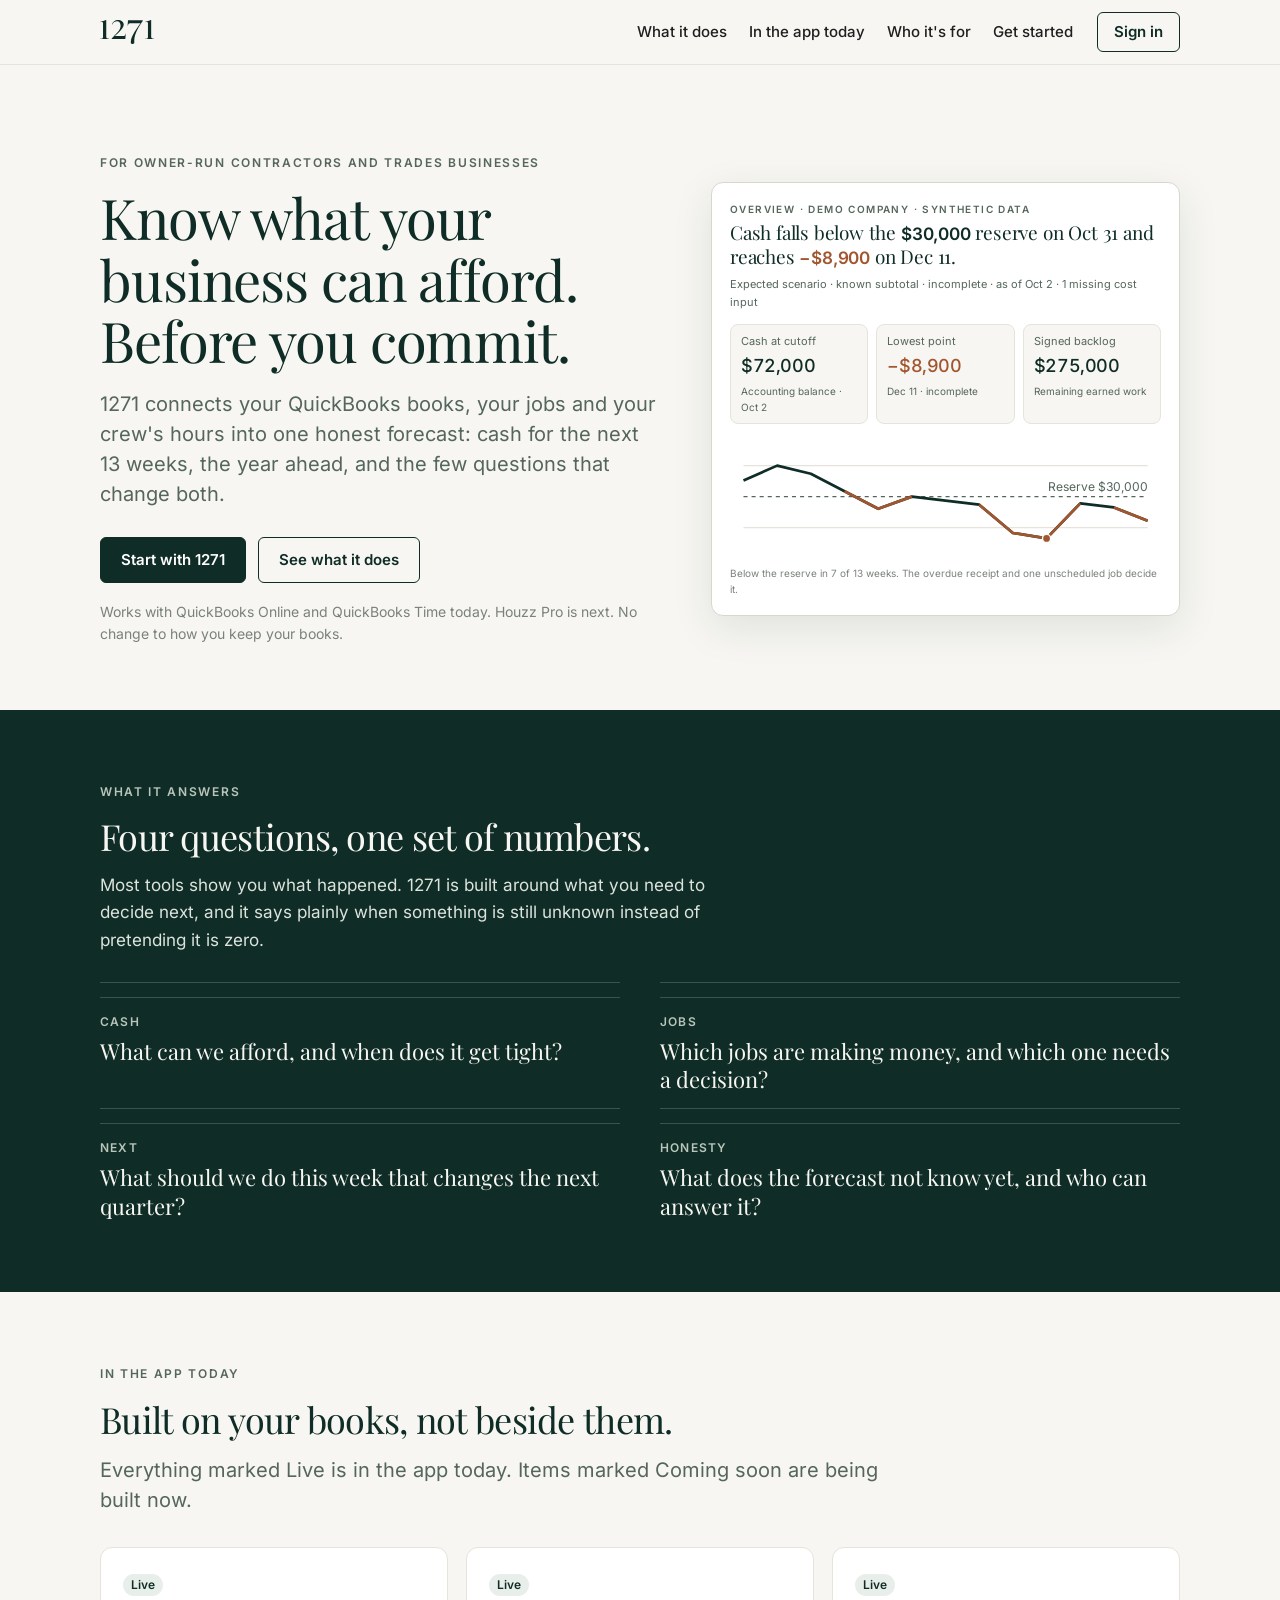
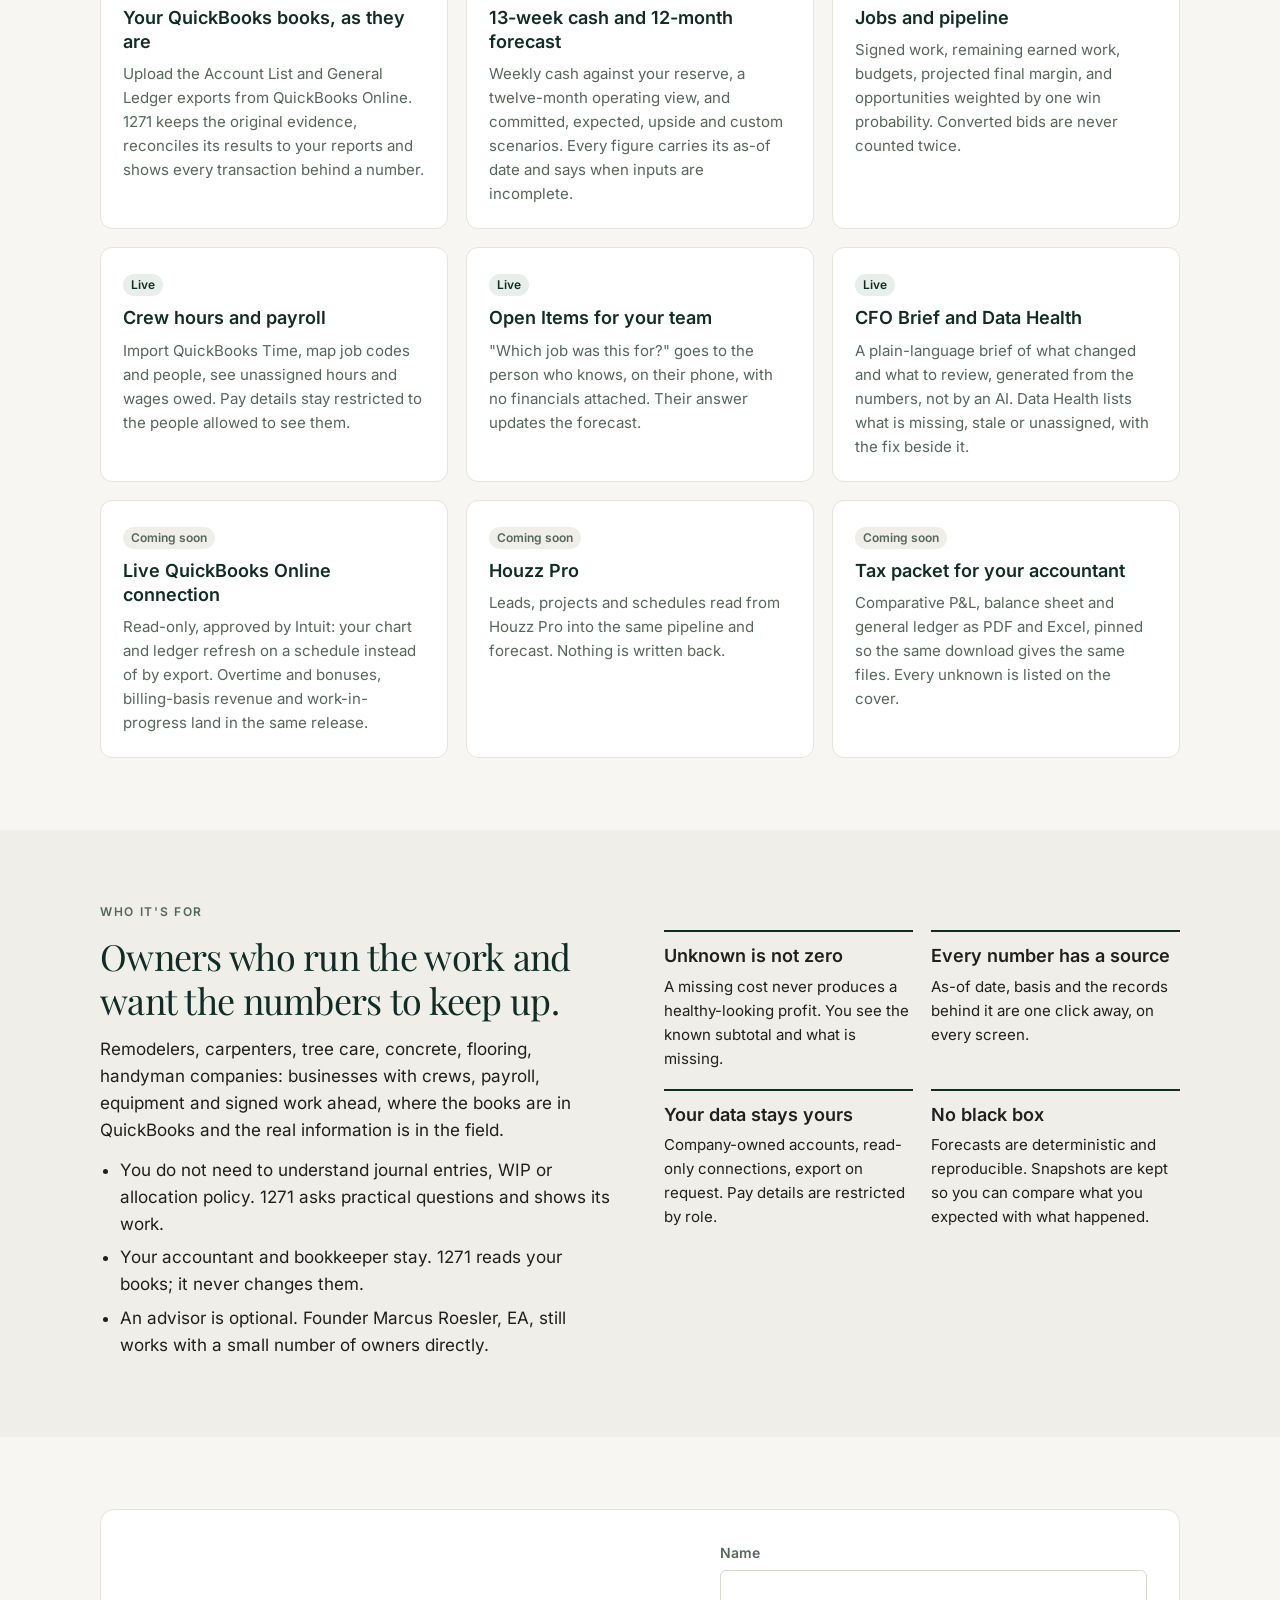
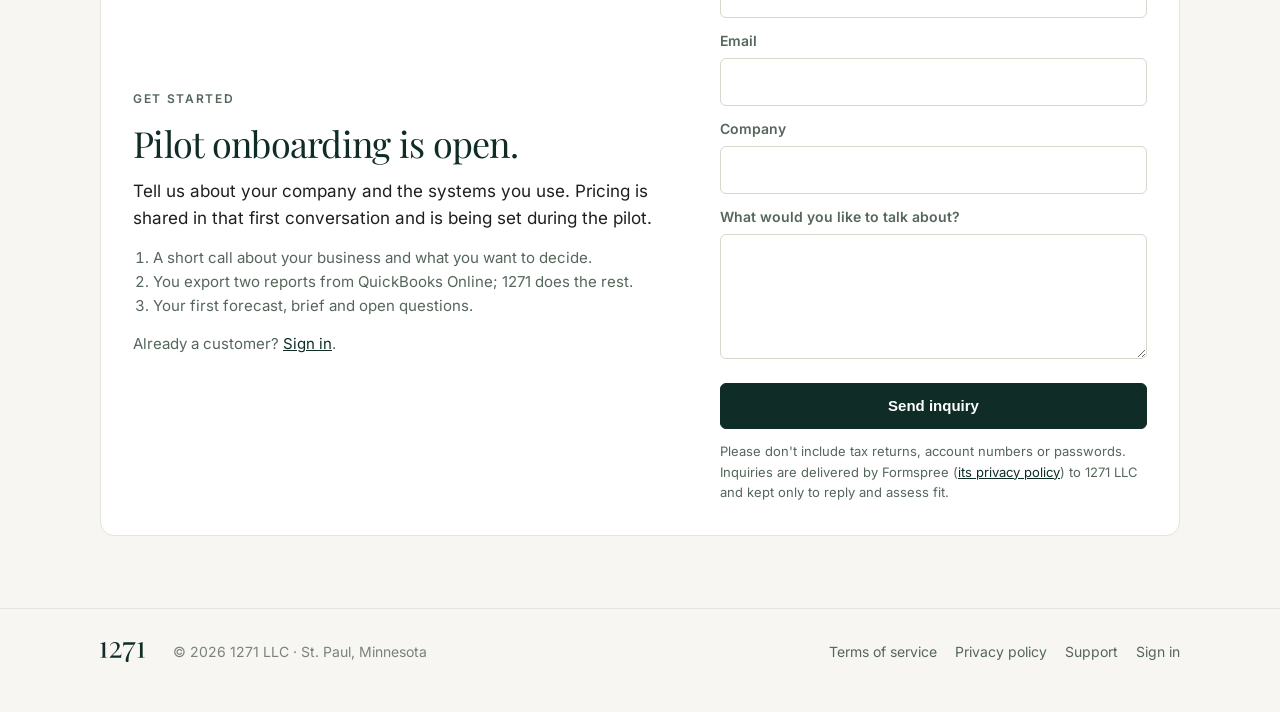
==== index.html @ 5fe1def2 "Site from 1271-CFO-App main c19a966 (site/)" ====
<!doctype html>
<html lang="en">
<head>
<meta charset="utf-8">
<meta name="viewport" content="width=device-width, initial-scale=1">
<title>1271 · Know before you commit.</title>
<meta name="description" content="1271 is a web app for owner-run contractors and trades businesses. It connects your QuickBooks books, your jobs and your crew's hours into one honest forecast: cash for the next 13 weeks, the year ahead, and the questions that change both.">
<link rel="icon" href="assets/favicon.svg" type="image/svg+xml">
<link rel="apple-touch-icon" href="assets/apple-touch-icon.png">
<meta property="og:title" content="1271 · Know before you commit.">
<meta property="og:description" content="Know before you commit. A web app for owner-run contractors and trades businesses: books, jobs and labor in one honest forecast.">
<meta property="og:image" content="https://twelveseventyone.com/assets/og-image.png">
<meta property="og:url" content="https://twelveseventyone.com/">
<meta property="og:type" content="website">
<link rel="stylesheet" href="style.css">
</head>
<body>
<a class="skip" href="#main">Skip to content</a>
<header class="site">
  <div class="wrap">
    <a class="wordmark" href="/" aria-label="1271 home"><img src="assets/1271-wordmark-evergreen.svg" alt="1271" width="54" height="24"></a>
    <nav aria-label="Site">
      <a href="#what">What it does</a>
      <a href="#today">In the app today</a>
      <a href="#who">Who it's for</a>
      <a href="#start">Get started</a>
    </nav>
    <a class="btn" href="https://app.twelveseventyone.com/">Sign in</a>
  </div>
</header>

<main id="main">
  <section class="hero">
    <div class="wrap grid">
      <div>
        <div class="eyebrow">For owner-run contractors and trades businesses</div>
        <h1>Know what your business can afford. Before you commit.</h1>
        <p class="lede" style="margin-top:18px">1271 connects your QuickBooks books, your jobs and your crew's hours into one honest forecast: cash for the next 13 weeks, the year ahead, and the few questions that change both.</p>
        <div class="actions">
          <a class="btn primary" href="#start">Start with 1271</a>
          <a class="btn" href="#what">See what it does</a>
        </div>
        <p class="note">Works with QuickBooks Online and QuickBooks Time today. Houzz Pro is next. No change to how you keep your books.</p>
      </div>
      <div class="screen" aria-label="An example 1271 screen with synthetic numbers">
        <div class="s-eyebrow">Overview · demo company · synthetic data</div>
        <div class="s-h">Cash falls below the <b>$30,000</b> reserve on Oct 31 and reaches <span class="neg"><b>−$8,900</b></span> on Dec 11.</div>
        <div class="s-q">Expected scenario · known subtotal · incomplete · as of Oct 2 · 1 missing cost input</div>
        <div class="tiles">
          <div class="tile"><div class="l">Cash at cutoff</div><div class="f">$72,000</div><div class="m">Accounting balance · Oct 2</div></div>
          <div class="tile"><div class="l">Lowest point</div><div class="f neg">−$8,900</div><div class="m">Dec 11 · incomplete</div></div>
          <div class="tile"><div class="l">Signed backlog</div><div class="f">$275,000</div><div class="m">Remaining earned work</div></div>
        </div>
        <svg viewBox="0 0 320 90" role="img" aria-label="Weekly closing cash for 13 weeks against a $30,000 reserve"><line x1="10" x2="310" y1="22" y2="22" stroke="#E5E3DB"/><line x1="10" x2="310" y1="68" y2="68" stroke="#E5E3DB"/><line x1="10" x2="310" y1="45" y2="45" stroke="#55665B" stroke-dasharray="3 3"/><polyline fill="none" stroke="#0F2D26" stroke-width="2" stroke-linejoin="round" points="10,33 35,22 60,28 85,41 110,54 135,45 160,48 185,51 210,72 235,76 260,50 285,53 310,63"/><polyline fill="none" stroke="#A2562F" stroke-width="2" points="85,41 110,54 135,45"/><polyline fill="none" stroke="#A2562F" stroke-width="2" points="185,51 210,72 235,76 260,50"/><polyline fill="none" stroke="#A2562F" stroke-width="2" points="285,53 310,63"/><circle cx="235" cy="76" r="3" fill="#A2562F" stroke="#fff"/><text x="310" y="41" text-anchor="end" font-size="9" fill="#55665B" font-family="Inter, sans-serif">Reserve $30,000</text></svg>
        <div class="caption">Below the reserve in 7 of 13 weeks. The overdue receipt and one unscheduled job decide it.</div>
      </div>
    </div>
  </section>

  <section class="band" id="what">
    <div class="wrap">
      <div class="eyebrow">What it answers</div>
      <h2>Four questions, one set of numbers.</h2>
      <p style="margin-top:14px;max-width:60ch">Most tools show you what happened. 1271 is built around what you need to decide next, and it says plainly when something is still unknown instead of pretending it is zero.</p>
      <div class="questions">
        <div><div class="k">Cash</div><p>What can we afford, and when does it get tight?</p></div>
        <div><div class="k">Jobs</div><p>Which jobs are making money, and which one needs a decision?</p></div>
        <div><div class="k">Next</div><p>What should we do this week that changes the next quarter?</p></div>
        <div><div class="k">Honesty</div><p>What does the forecast not know yet, and who can answer it?</p></div>
      </div>
    </div>
  </section>

  <section id="today">
    <div class="wrap">
      <div class="eyebrow">In the app today</div>
      <h2>Built on your books, not beside them.</h2>
      <p class="lede" style="margin-top:14px">Everything marked Live is in the app today. Items marked Coming soon are being built now.</p>
      <div class="cards">
        <div class="card"><span class="tag">Live</span><h3>Your QuickBooks books, as they are</h3><p>Upload the Account List and General Ledger exports from QuickBooks Online. 1271 keeps the original evidence, reconciles its results to your reports and shows every transaction behind a number.</p></div>
        <div class="card"><span class="tag">Live</span><h3>13-week cash and 12-month forecast</h3><p>Weekly cash against your reserve, a twelve-month operating view, and committed, expected, upside and custom scenarios. Every figure carries its as-of date and says when inputs are incomplete.</p></div>
        <div class="card"><span class="tag">Live</span><h3>Jobs and pipeline</h3><p>Signed work, remaining earned work, budgets, projected final margin, and opportunities weighted by one win probability. Converted bids are never counted twice.</p></div>
        <div class="card"><span class="tag">Live</span><h3>Crew hours and payroll</h3><p>Import QuickBooks Time, map job codes and people, see unassigned hours and wages owed. Pay details stay restricted to the people allowed to see them.</p></div>
        <div class="card"><span class="tag">Live</span><h3>Open Items for your team</h3><p>"Which job was this for?" goes to the person who knows, on their phone, with no financials attached. Their answer updates the forecast.</p></div>
        <div class="card"><span class="tag">Live</span><h3>CFO Brief and Data Health</h3><p>A plain-language brief of what changed and what to review, generated from the numbers, not by an AI. Data Health lists what is missing, stale or unassigned, with the fix beside it.</p></div>
        <div class="card"><span class="tag soon">Coming soon</span><h3>Live QuickBooks Online connection</h3><p>Read-only, approved by Intuit: your chart and ledger refresh on a schedule instead of by export. Overtime and bonuses, billing-basis revenue and work-in-progress land in the same release.</p></div>
        <div class="card"><span class="tag soon">Coming soon</span><h3>Houzz Pro</h3><p>Leads, projects and schedules read from Houzz Pro into the same pipeline and forecast. Nothing is written back.</p></div>
        <div class="card"><span class="tag soon">Coming soon</span><h3>Tax packet for your accountant</h3><p>Comparative P&amp;L, balance sheet and general ledger as PDF and Excel, pinned so the same download gives the same files. Every unknown is listed on the cover.</p></div>
      </div>
    </div>
  </section>

  <section class="band stone" id="who">
    <div class="wrap two">
      <div>
        <div class="eyebrow">Who it's for</div>
        <h2>Owners who run the work and want the numbers to keep up.</h2>
        <p style="margin-top:14px">Remodelers, carpenters, tree care, concrete, flooring, handyman companies: businesses with crews, payroll, equipment and signed work ahead, where the books are in QuickBooks and the real information is in the field.</p>
        <ul>
          <li>You do not need to understand journal entries, WIP or allocation policy. 1271 asks practical questions and shows its work.</li>
          <li>Your accountant and bookkeeper stay. 1271 reads your books; it never changes them.</li>
          <li>An advisor is optional. Founder Marcus Roesler, EA, still works with a small number of owners directly.</li>
        </ul>
      </div>
      <div>
        <div class="rules">
          <div><h3>Unknown is not zero</h3><p>A missing cost never produces a healthy-looking profit. You see the known subtotal and what is missing.</p></div>
          <div><h3>Every number has a source</h3><p>As-of date, basis and the records behind it are one click away, on every screen.</p></div>
          <div><h3>Your data stays yours</h3><p>Company-owned accounts, read-only connections, export on request. Pay details are restricted by role.</p></div>
          <div><h3>No black box</h3><p>Forecasts are deterministic and reproducible. Snapshots are kept so you can compare what you expected with what happened.</p></div>
        </div>
      </div>
    </div>
  </section>

  <section id="start">
    <div class="wrap">
      <div class="start">
        <div>
          <div class="eyebrow">Get started</div>
          <h2>Pilot onboarding is open.</h2>
          <p style="margin-top:12px">Tell us about your company and the systems you use. Pricing is shared in that first conversation and is being set during the pilot.</p>
          <ol class="steps">
            <li>A short call about your business and what you want to decide.</li>
            <li>You export two reports from QuickBooks Online; 1271 does the rest.</li>
            <li>Your first forecast, brief and open questions.</li>
          </ol>
          <p class="muted" style="margin-top:14px">Already a customer? <a href="https://app.twelveseventyone.com/">Sign in</a>.</p>
        </div>
        <form class="contact" action="https://formspree.io/f/maeyapzl" method="post" accept-charset="utf-8">
          <label for="f-name">Name</label>
          <input id="f-name" name="name" type="text" autocomplete="name" required>
          <label for="f-email">Email</label>
          <input id="f-email" name="email" type="email" autocomplete="email" required>
          <label for="f-company">Company</label>
          <input id="f-company" name="company" type="text" autocomplete="organization">
          <label for="f-message">What would you like to talk about?</label>
          <textarea id="f-message" name="message" rows="4" required></textarea>
          <input type="hidden" name="_subject" value="1271 website inquiry">
          <div class="hp" aria-hidden="true"><label for="f-gotcha">Leave this field empty</label><input id="f-gotcha" name="_gotcha" type="text" tabindex="-1" autocomplete="off"></div>
          <button class="btn primary" type="submit">Send inquiry</button>
          <p class="muted small">Please don't include tax returns, account numbers or passwords. Inquiries are delivered by Formspree (<a href="https://formspree.io/legal/privacy-policy/">its privacy policy</a>) to 1271 LLC and kept only to reply and assess fit.</p>
        </form>
      </div>
    </div>
  </section>
</main>

<footer class="site">
  <div class="wrap">
    <img src="assets/1271-wordmark-evergreen.svg" alt="1271">
    <span>© 2026 1271 LLC · St. Paul, Minnesota</span>
    <nav aria-label="Legal">
      <a href="https://app.twelveseventyone.com/terms">Terms of service</a>
      <a href="https://app.twelveseventyone.com/privacy">Privacy policy</a>
      <a href="https://app.twelveseventyone.com/support">Support</a>
      <a href="https://app.twelveseventyone.com/">Sign in</a>
    </nav>
  </div>
</footer>
</body>
</html>
---- style.css ----
/* twelveseventyone.com — DESIGN-003 (Lane 7 proposal). Track A identity: Evergreen on Oat,
   Playfair Display for headlines, Inter for everything else, one Clay accent. Local fonts only
   (SIL OFL, licenses in fonts/), no scripts, no trackers. */
@font-face { font-family: "Inter"; font-style: normal; font-weight: 400 600; font-display: swap; src: url("fonts/inter-variable.woff2") format("woff2") }
@font-face { font-family: "Playfair Display"; font-style: normal; font-weight: 400 500; font-display: swap; src: url("fonts/playfair-display-variable.woff2") format("woff2") }

:root {
  --bg: #F7F6F2; --surface: #FFFFFF; --surface-2: #EFEEE8; --line: #E5E3DB; --line-strong: #D9D6CC;
  --ink: #1F1F1F; --ink-2: #55665B; --ink-3: #7A827B; --brand: #0F2D26; --brand-hover: #1B4035; --brand-tint: #E8EEE9;
  --accent: #A2562F;
  --f-display: "Playfair Display", Georgia, "Times New Roman", serif;
  --f-ui: Inter, "Segoe UI", system-ui, -apple-system, Arial, sans-serif;
}
* { box-sizing: border-box }
html { scroll-behavior: smooth }
body { margin: 0; background: var(--bg); color: var(--ink); font-family: var(--f-ui); font-size: 17px; line-height: 1.6; -webkit-font-smoothing: antialiased }
a { color: var(--brand) }
a:focus-visible, button:focus-visible { outline: 2px solid var(--brand); outline-offset: 3px }
h1, h2, h3, p { margin: 0 }
h1, h2 { font-family: var(--f-display); font-weight: 400; color: var(--brand); letter-spacing: -.02em; text-wrap: balance }
h1 { font-size: clamp(34px, 5.2vw, 56px); line-height: 1.1 }
h2 { font-size: clamp(26px, 3.4vw, 36px); line-height: 1.2 }
h3 { font-size: 18px; font-weight: 600; line-height: 1.35 }
p { max-width: 62ch }
.wrap { max-width: 1120px; margin: 0 auto; padding-left: max(20px, env(safe-area-inset-left, 0px)); padding-right: max(20px, env(safe-area-inset-right, 0px)) }
.eyebrow { font-size: 12px; letter-spacing: .14em; text-transform: uppercase; font-weight: 600; color: var(--ink-2); margin-bottom: 14px }
.lede { font-size: 20px; color: var(--ink-2); line-height: 1.5 }
.muted { color: var(--ink-2); font-size: 15px }
.skip { position: absolute; left: 16px; top: -60px; background: var(--surface); padding: 8px 12px; border-radius: 6px; z-index: 10 }
.skip:focus { top: 12px }

/* header */
header.site { position: sticky; top: 0; background: rgb(247 246 242 / .92); backdrop-filter: blur(8px); border-bottom: 1px solid var(--line); z-index: 5 }
header.site .wrap { display: flex; align-items: center; gap: 24px; height: 64px }
header.site .wordmark { display: flex; align-items: center; color: var(--brand); text-decoration: none }
header.site .wordmark img { height: 24px; width: auto; display: block }
header.site nav { display: flex; gap: 22px; margin-left: auto; font-size: 15px; font-weight: 500 }
header.site nav a { text-decoration: none; color: var(--ink) }
header.site nav a:hover { color: var(--brand); text-decoration: underline; text-underline-offset: 4px }
.btn { display: inline-flex; align-items: center; justify-content: center; gap: 8px; min-height: 46px; padding: 0 20px; border-radius: 6px; font-size: 15px; font-weight: 600; text-decoration: none; border: 1px solid var(--brand); color: var(--brand); background: transparent; white-space: nowrap }
.btn:hover { background: var(--brand-tint); text-decoration: none }
.btn.primary { background: var(--brand); color: #fff }
.btn.primary:hover { background: var(--brand-hover) }
header.site .btn { min-height: 40px; padding: 0 16px }

/* sections */
section { padding-block: 72px }
section.tight { padding-block: 56px }
.hero { padding-block: 88px 64px }
.hero .grid { display: grid; grid-template-columns: 1.2fr 1fr; gap: 48px; align-items: center }
.hero .actions { display: flex; gap: 12px; flex-wrap: wrap; margin-top: 28px }
.hero .note { margin-top: 18px; font-size: 14px; color: var(--ink-3) }
.band { background: var(--brand); color: #DCE3DC }
.band h2, .band .eyebrow { color: #F7F6F2 }
.band .eyebrow { color: #B9C5BB }
.band p { color: #DCE3DC }
.band.stone { background: var(--surface-2); color: var(--ink) }
.band.stone h2 { color: var(--brand) } .band.stone p { color: var(--ink) } .band.stone .eyebrow { color: var(--ink-2) }

/* the app slice in the hero: a static, hand-drawn "screen" (no data, synthetic) */
.screen { background: var(--surface); border: 1px solid var(--line-strong); border-radius: 12px; padding: 18px; box-shadow: 0 12px 40px rgb(15 45 38 / .10); font-size: 13px; color: var(--ink) }
.screen .s-eyebrow { font-size: 10px; letter-spacing: .14em; text-transform: uppercase; color: var(--ink-2); font-weight: 600 }
.screen .s-h { font-family: var(--f-display); font-size: 19px; line-height: 1.2; color: var(--brand); margin: 4px 0 8px; letter-spacing: -.01em }
.screen .s-h b { font-family: var(--f-ui); font-weight: 600; font-size: .9em }
.screen .s-h .neg { color: var(--accent) }
.screen .s-q { font-size: 11px; color: var(--ink-2); margin-bottom: 12px }
.screen .tiles { display: grid; grid-template-columns: repeat(3, minmax(0, 1fr)); gap: 8px }
.screen .tile { border: 1px solid var(--line); border-radius: 8px; padding: 8px 10px; background: var(--bg) }
.screen .tile .l { font-size: 11px; color: var(--ink-2) }
.screen .tile .f { font-size: 18px; font-weight: 500; color: var(--brand); font-variant-numeric: tabular-nums; letter-spacing: -.02em; margin: 2px 0 }
.screen .tile .f.neg { color: var(--accent) }
.screen .tile .m { font-size: 10px; color: var(--ink-2) }
.screen svg { width: 100%; height: auto; display: block; margin-top: 12px }
.screen .caption { font-size: 10px; color: var(--ink-3); margin-top: 8px }

/* question list */
.questions { display: grid; grid-template-columns: repeat(2, minmax(0, 1fr)); gap: 14px 40px; margin-top: 28px }
.questions div { border-top: 1px solid rgb(255 255 255 / .18); padding-top: 14px }
.questions .k { font-size: 12px; letter-spacing: .1em; text-transform: uppercase; color: #B9C5BB; font-weight: 600 }
.questions p { font-family: var(--f-display); font-size: 22px; line-height: 1.3; color: #F7F6F2; margin-top: 6px }

/* feature cards */
.cards { display: grid; grid-template-columns: repeat(3, minmax(0, 1fr)); gap: 18px; margin-top: 32px }
.card { background: var(--surface); border: 1px solid var(--line); border-radius: 12px; padding: 22px; min-width: 0 }
.card h3 { color: var(--brand); margin-bottom: 8px }
.card p { font-size: 15px; color: var(--ink-2) }
.card .tag { display: inline-block; font-size: 12px; line-height: 22px; padding: 0 8px; border-radius: 999px; background: var(--brand-tint); color: var(--brand); font-weight: 600; margin-bottom: 10px }
.card .tag.soon { background: var(--surface-2); color: var(--ink-2) }

/* two-column text */
.two { display: grid; grid-template-columns: 1fr 1fr; gap: 48px; align-items: start }
.two ul { margin: 12px 0 0; padding-left: 20px; color: var(--ink) }
.two li { margin-bottom: 6px }
.rules { display: grid; grid-template-columns: repeat(2, minmax(0, 1fr)); gap: 18px; margin-top: 28px }
.rules div { border-top: 2px solid var(--brand); padding-top: 12px }
.rules h3 { margin-bottom: 6px }
.rules p { font-size: 15px; color: var(--ink-2) }

/* start */
.start { background: var(--surface); border: 1px solid var(--line); border-radius: 14px; padding: 32px; display: grid; grid-template-columns: 1.3fr 1fr; gap: 32px; align-items: center }
.start .email { font-size: 20px; font-weight: 600; color: var(--brand); word-break: break-all }
.start .steps { margin: 14px 0 0; padding-left: 20px; color: var(--ink-2); font-size: 15px }

/* contact form (no JavaScript; posts to Formspree) */
.contact label { display: block; font-size: 14px; font-weight: 600; color: var(--ink-2); margin: 12px 0 6px }
.contact label:first-child { margin-top: 0 }
.contact input, .contact textarea { width: 100%; font: inherit; font-size: 16px; min-height: 46px; padding: 10px 12px; border: 1px solid var(--line-strong); border-radius: 6px; background: var(--surface); color: var(--ink) }
.contact textarea { resize: vertical }
.contact .btn { margin-top: 16px; width: 100% }
.contact .hp { position: absolute; left: -10000px; width: 1px; height: 1px; overflow: hidden }
.contact .small { font-size: 13px; margin-top: 12px }
.start { position: relative }

/* footer */
footer.site { border-top: 1px solid var(--line); padding-block: 32px 48px; font-size: 14px; color: var(--ink-3) }
footer.site .wrap { display: flex; flex-wrap: wrap; gap: 12px 28px; align-items: center }
footer.site img { height: 20px; width: auto; display: block }
footer.site nav { display: flex; gap: 18px; flex-wrap: wrap; margin-left: auto }
footer.site a { color: var(--ink-2); text-decoration: none }
footer.site a:hover { text-decoration: underline }

@media (max-width: 860px) {
  body { font-size: 16px }
  header.site .wrap { height: 56px; gap: 12px }
  header.site nav { display: none }
  section { padding-block: 48px }
  .hero { padding-block: 40px 40px }
  .hero .grid, .two, .start { grid-template-columns: 1fr; gap: 28px }
  .questions, .cards, .rules { grid-template-columns: 1fr }
  .screen .tiles { grid-template-columns: repeat(3, minmax(0, 1fr)); gap: 6px }
  .screen .tile .f { font-size: 15px }
  footer.site nav { margin-left: 0 }
}
@media (prefers-reduced-motion: reduce) { html { scroll-behavior: auto } }
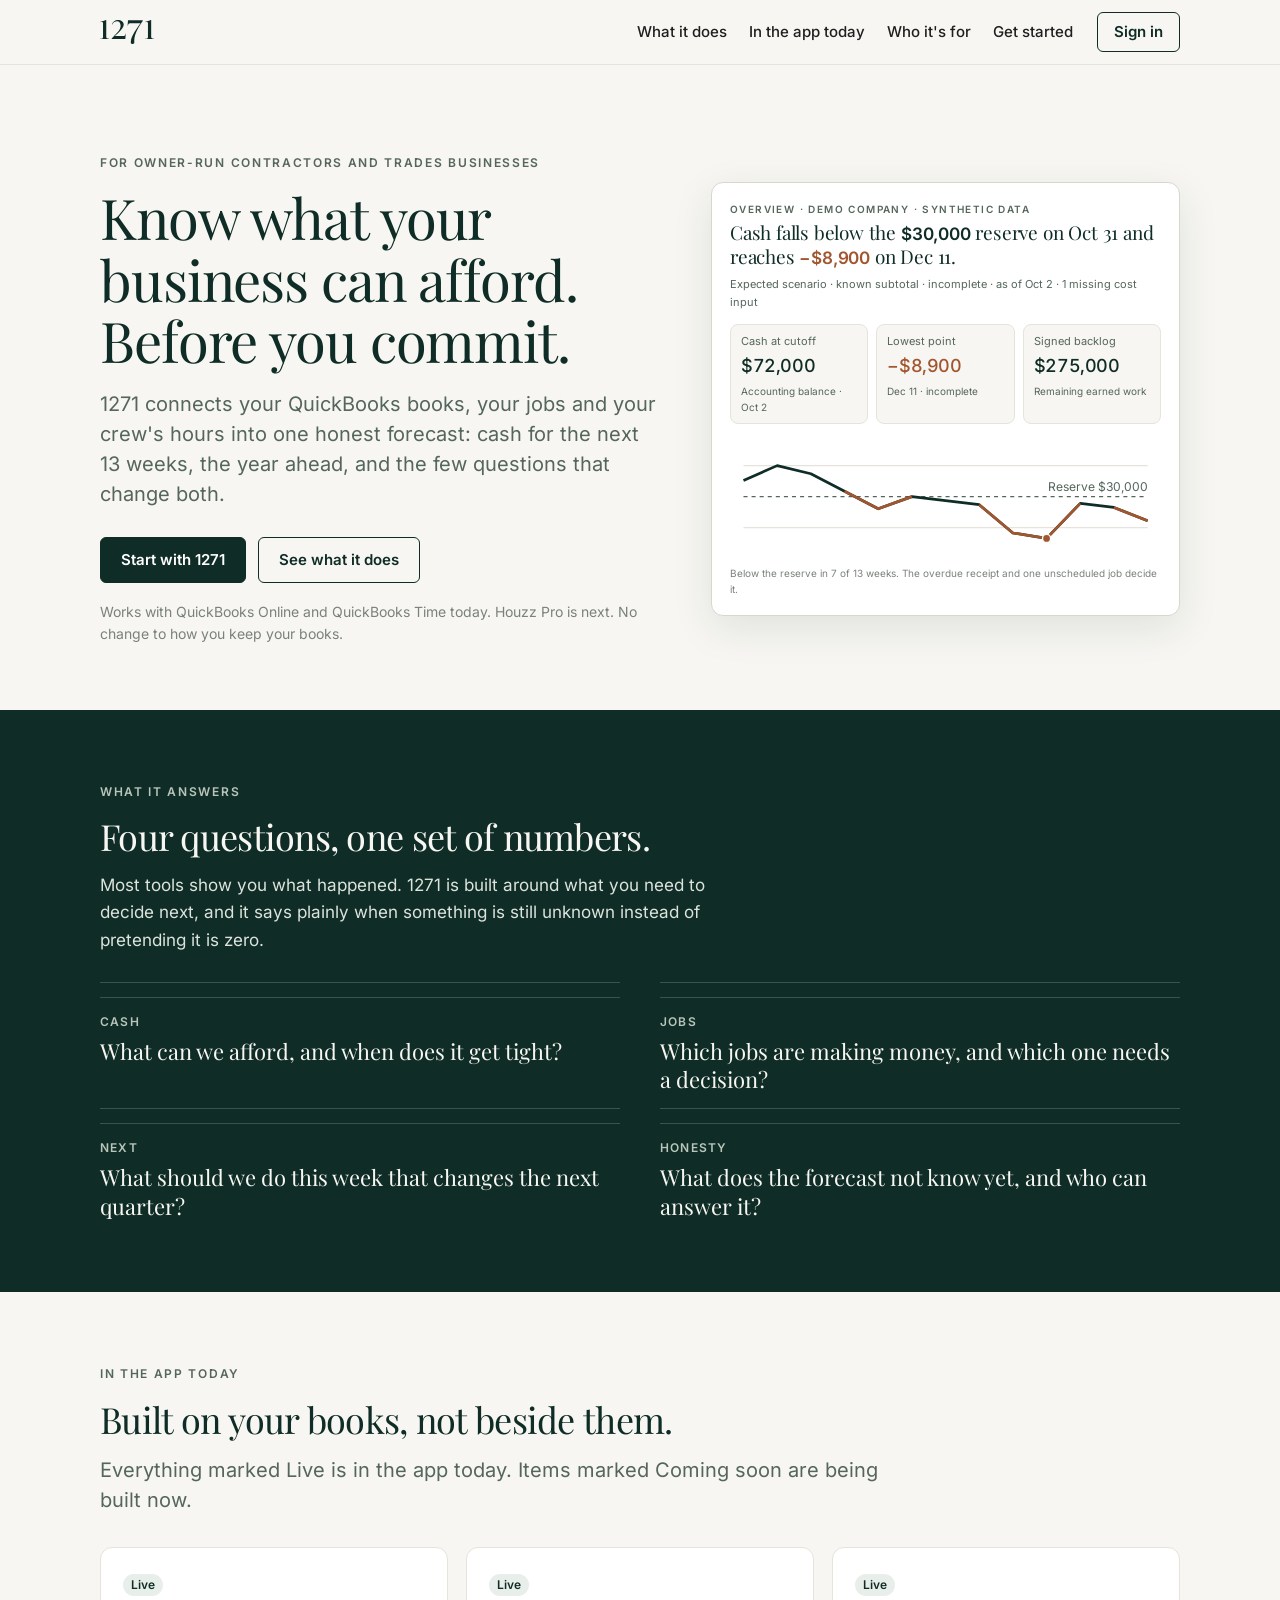
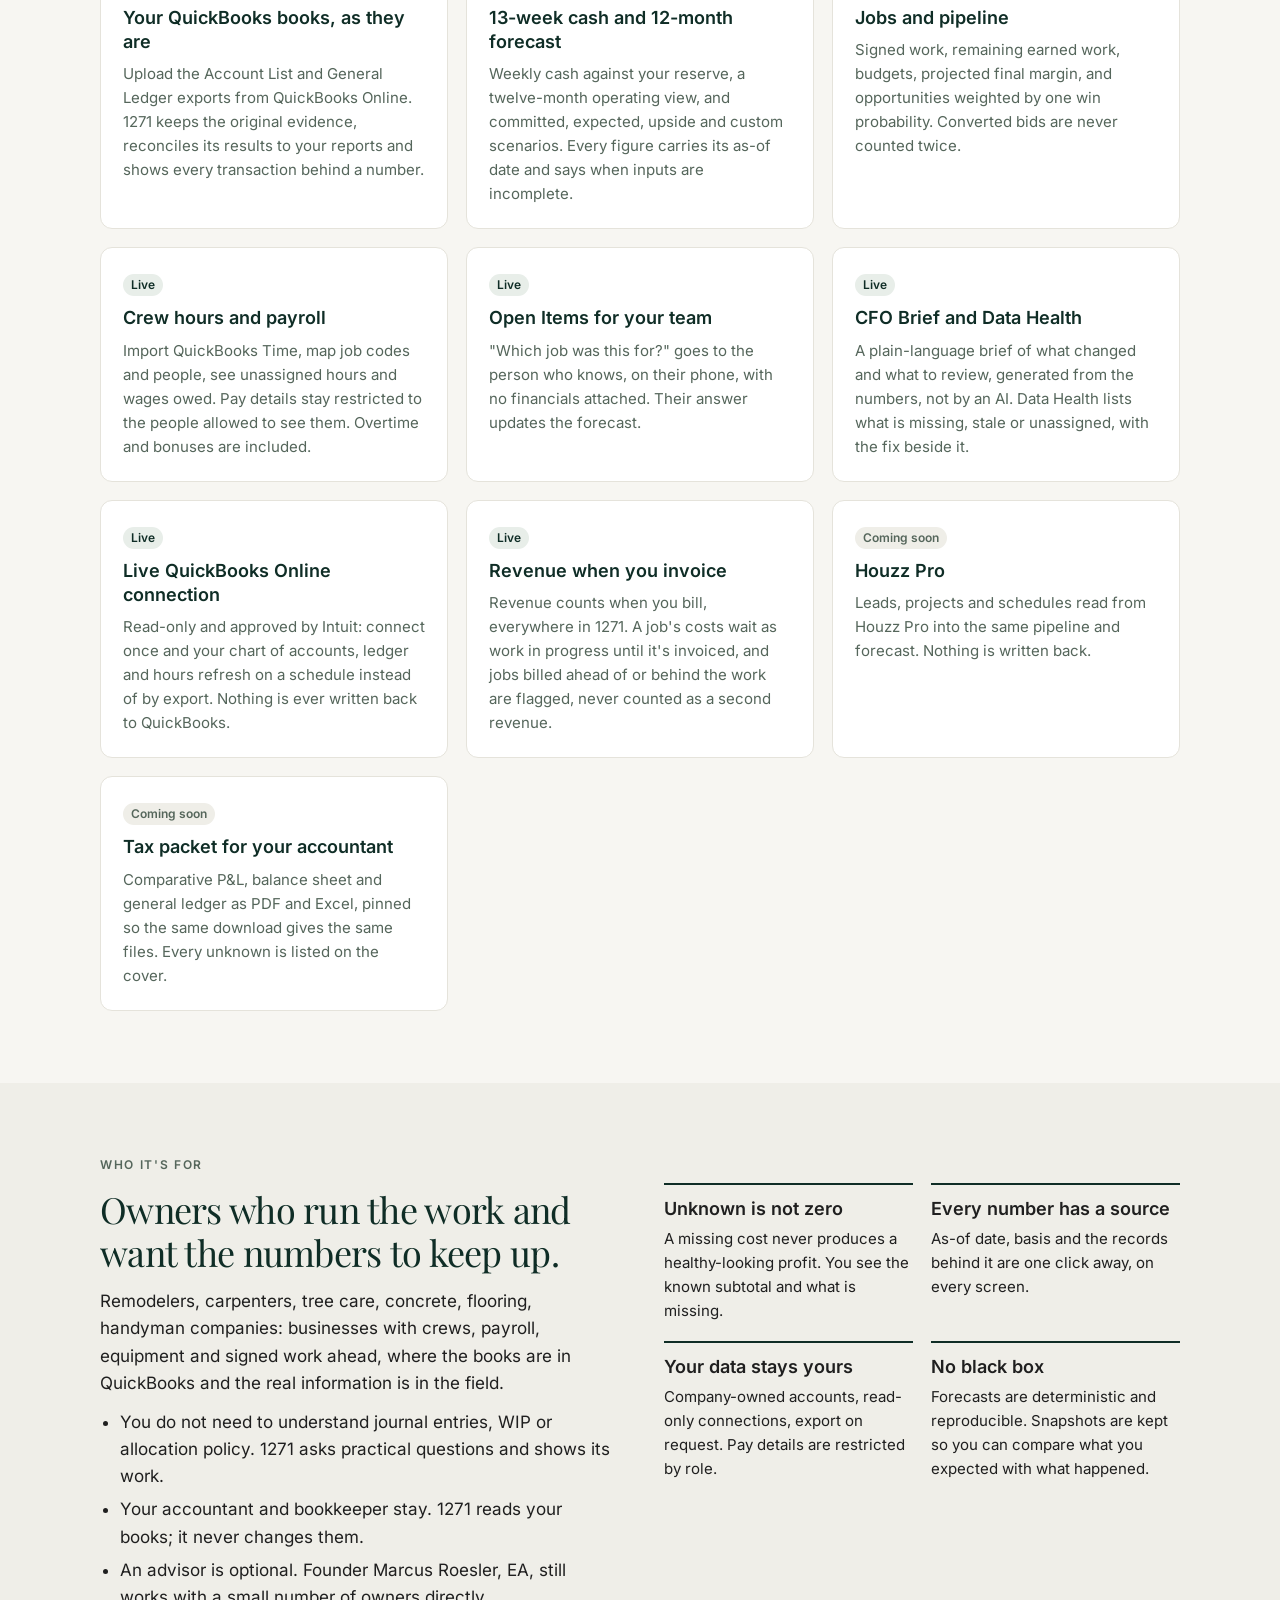
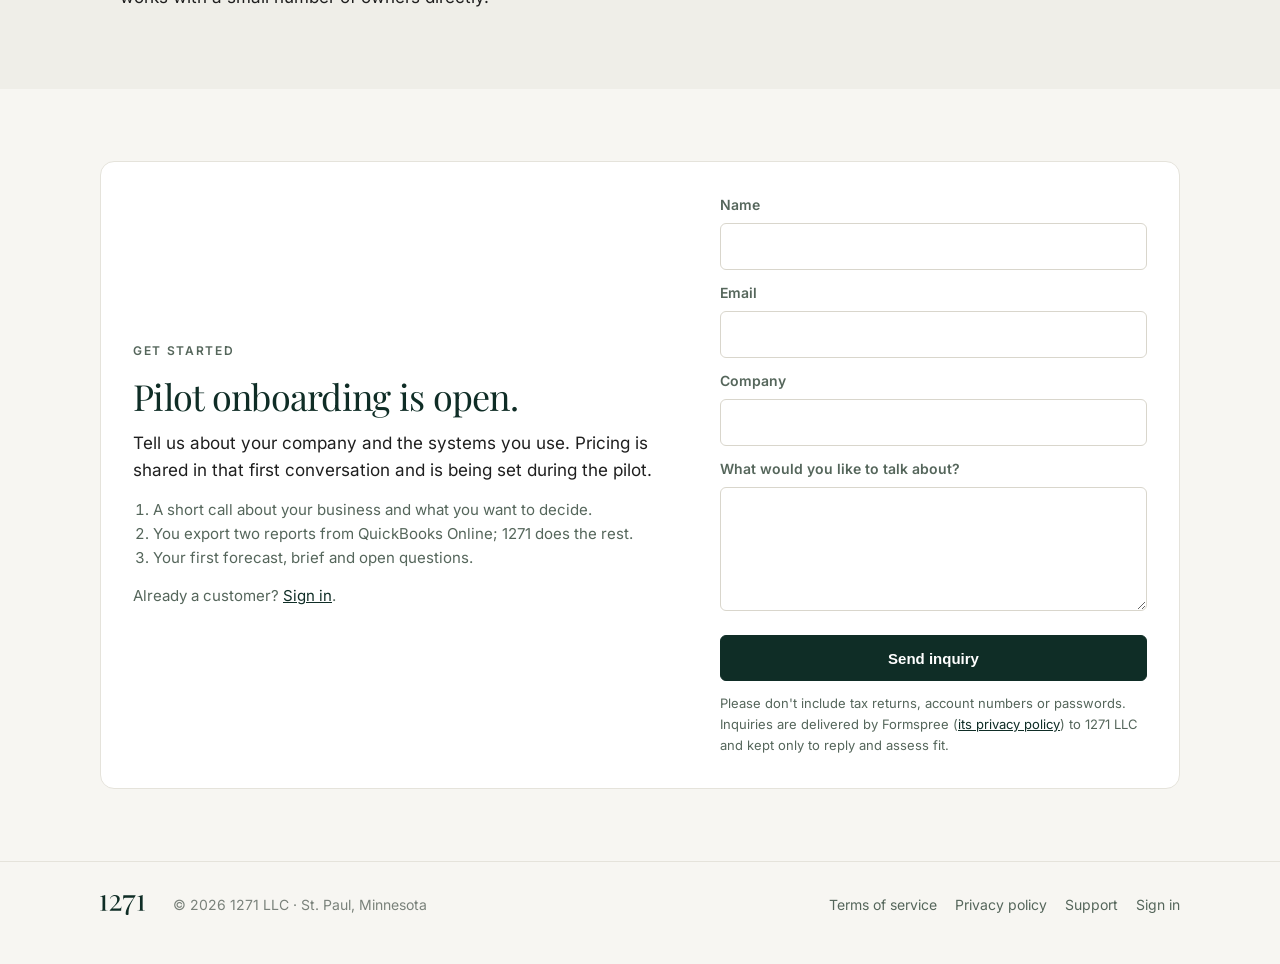
==== commit e271fd23: "Site: C.1/C.2 features are live" ====
--- a/index.html
+++ b/index.html
@@ -80,10 +80,11 @@
         <div class="card"><span class="tag">Live</span><h3>Your QuickBooks books, as they are</h3><p>Upload the Account List and General Ledger exports from QuickBooks Online. 1271 keeps the original evidence, reconciles its results to your reports and shows every transaction behind a number.</p></div>
         <div class="card"><span class="tag">Live</span><h3>13-week cash and 12-month forecast</h3><p>Weekly cash against your reserve, a twelve-month operating view, and committed, expected, upside and custom scenarios. Every figure carries its as-of date and says when inputs are incomplete.</p></div>
         <div class="card"><span class="tag">Live</span><h3>Jobs and pipeline</h3><p>Signed work, remaining earned work, budgets, projected final margin, and opportunities weighted by one win probability. Converted bids are never counted twice.</p></div>
-        <div class="card"><span class="tag">Live</span><h3>Crew hours and payroll</h3><p>Import QuickBooks Time, map job codes and people, see unassigned hours and wages owed. Pay details stay restricted to the people allowed to see them.</p></div>
+        <div class="card"><span class="tag">Live</span><h3>Crew hours and payroll</h3><p>Import QuickBooks Time, map job codes and people, see unassigned hours and wages owed. Pay details stay restricted to the people allowed to see them. Overtime and bonuses are included.</p></div>
         <div class="card"><span class="tag">Live</span><h3>Open Items for your team</h3><p>"Which job was this for?" goes to the person who knows, on their phone, with no financials attached. Their answer updates the forecast.</p></div>
         <div class="card"><span class="tag">Live</span><h3>CFO Brief and Data Health</h3><p>A plain-language brief of what changed and what to review, generated from the numbers, not by an AI. Data Health lists what is missing, stale or unassigned, with the fix beside it.</p></div>
-        <div class="card"><span class="tag soon">Coming soon</span><h3>Live QuickBooks Online connection</h3><p>Read-only, approved by Intuit: your chart and ledger refresh on a schedule instead of by export. Overtime and bonuses, billing-basis revenue and work-in-progress land in the same release.</p></div>
+        <div class="card"><span class="tag">Live</span><h3>Live QuickBooks Online connection</h3><p>Read-only and approved by Intuit: connect once and your chart of accounts, ledger and hours refresh on a schedule instead of by export. Nothing is ever written back to QuickBooks.</p></div>
+        <div class="card"><span class="tag">Live</span><h3>Revenue when you invoice</h3><p>Revenue counts when you bill, everywhere in 1271. A job's costs wait as work in progress until it's invoiced, and jobs billed ahead of or behind the work are flagged, never counted as a second revenue.</p></div>
         <div class="card"><span class="tag soon">Coming soon</span><h3>Houzz Pro</h3><p>Leads, projects and schedules read from Houzz Pro into the same pipeline and forecast. Nothing is written back.</p></div>
         <div class="card"><span class="tag soon">Coming soon</span><h3>Tax packet for your accountant</h3><p>Comparative P&amp;L, balance sheet and general ledger as PDF and Excel, pinned so the same download gives the same files. Every unknown is listed on the cover.</p></div>
       </div>
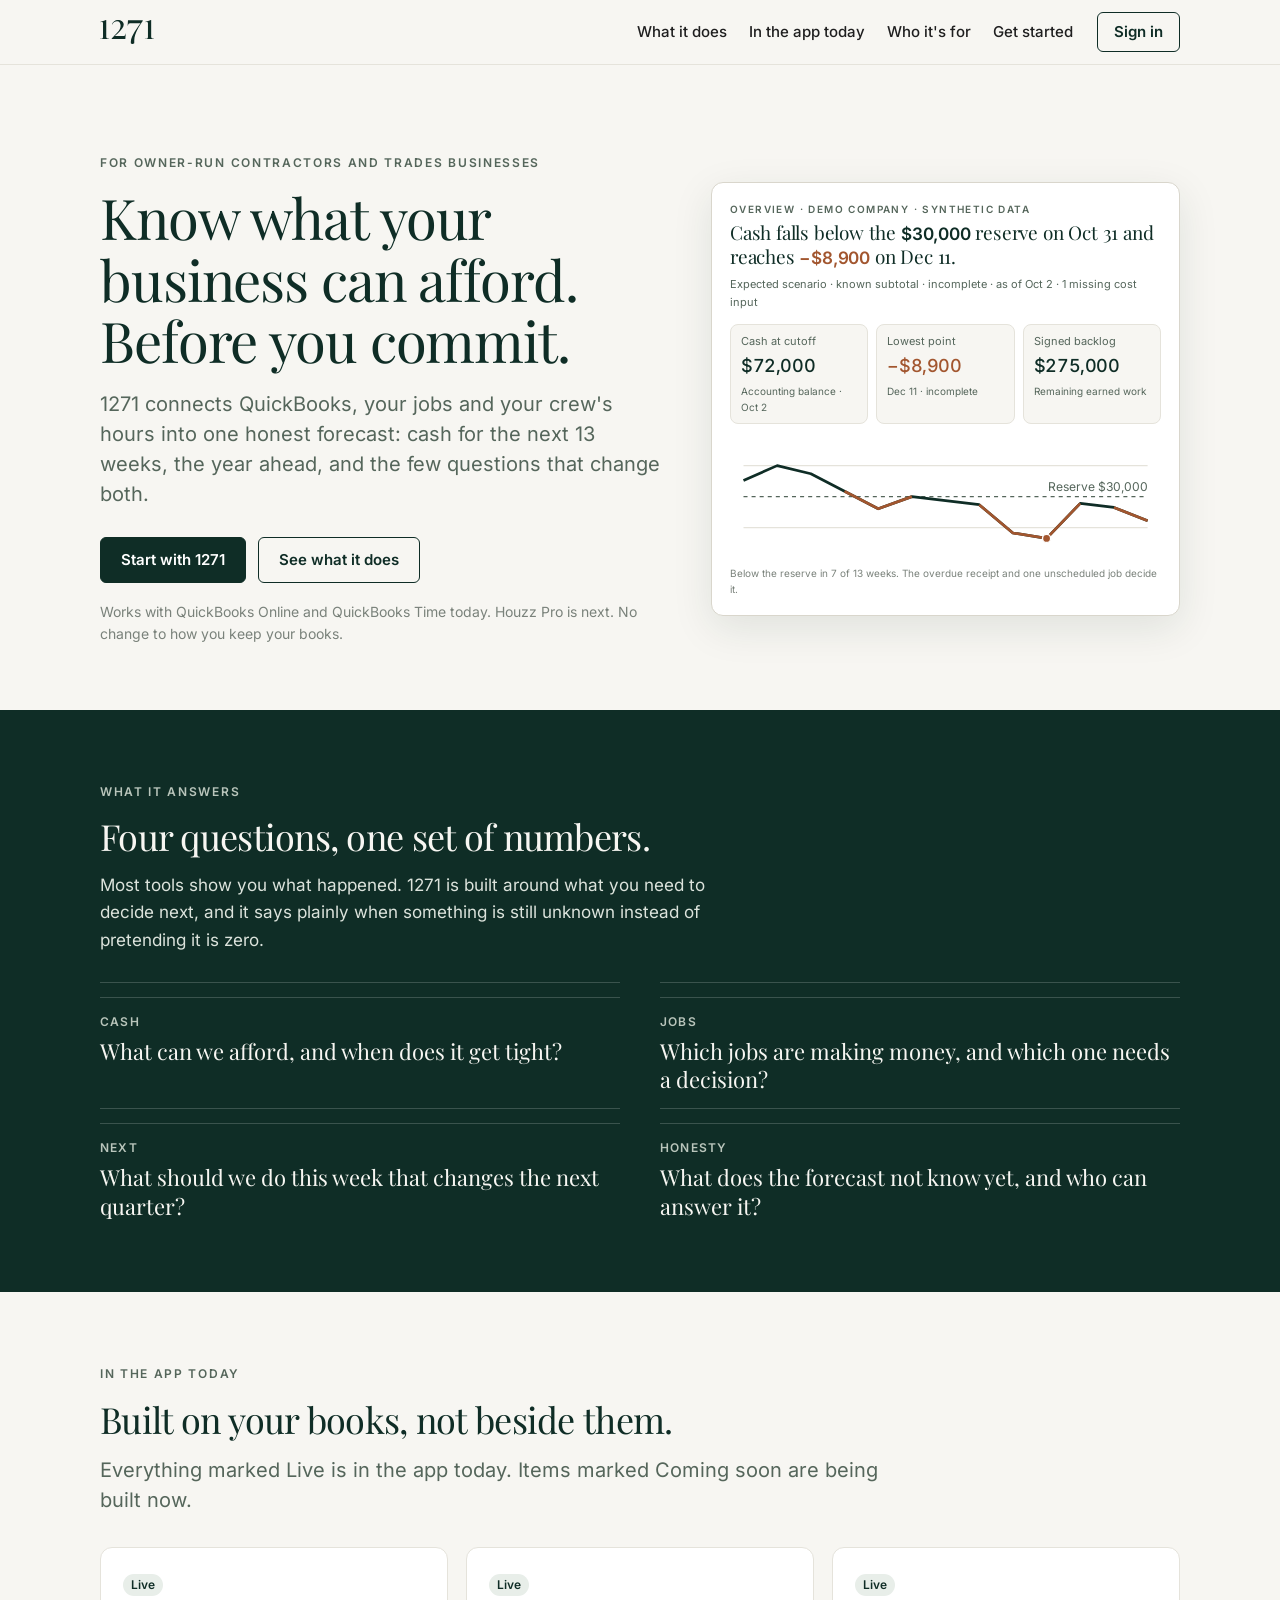
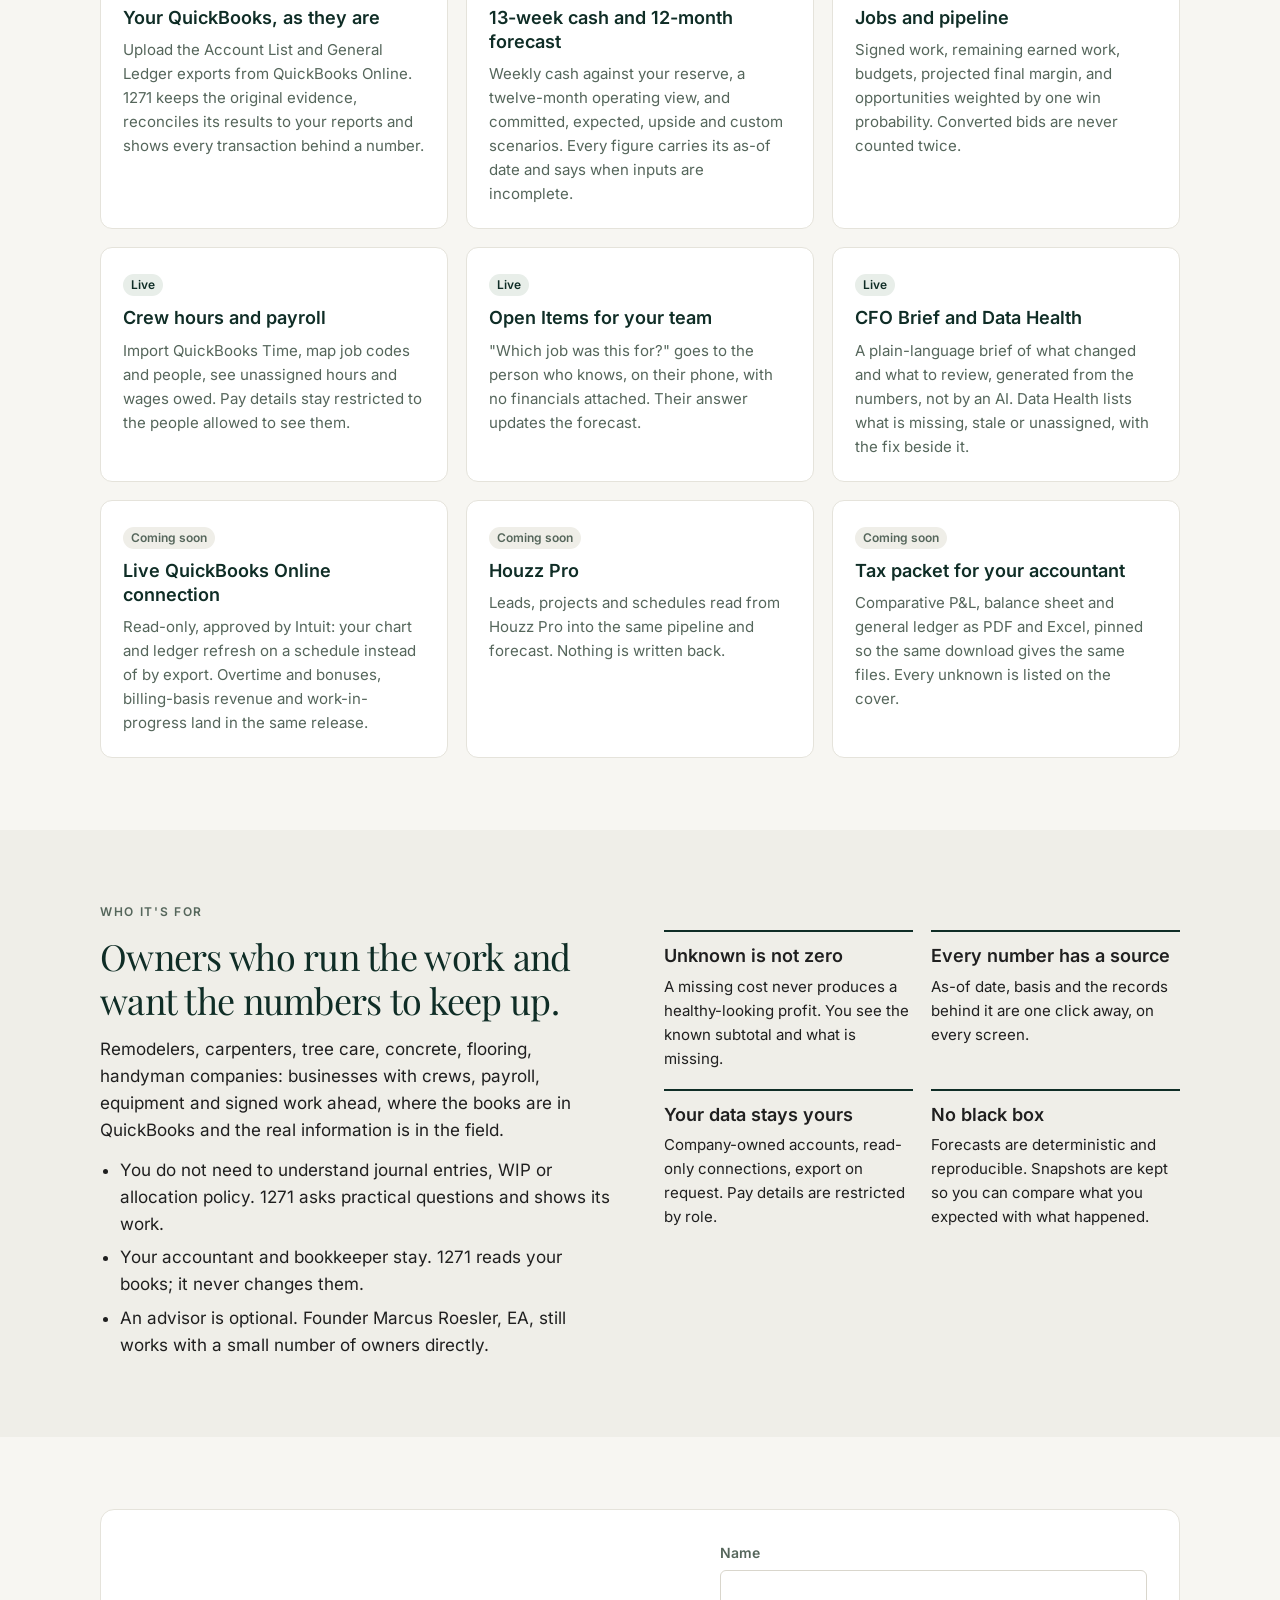
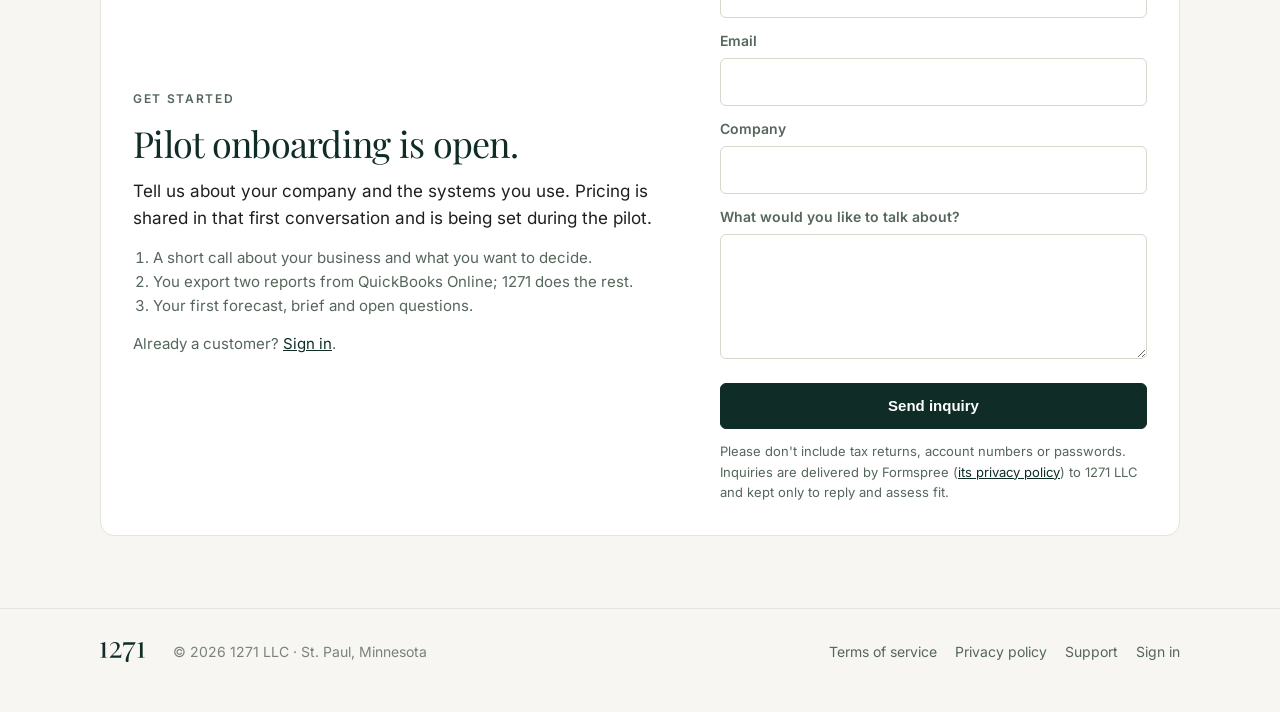
==== commit 92009e87: "Remove redundant QuickBooks books wording" ====
--- a/index.html
+++ b/index.html
@@ -4,7 +4,7 @@
 <meta charset="utf-8">
 <meta name="viewport" content="width=device-width, initial-scale=1">
 <title>1271 · Know before you commit.</title>
-<meta name="description" content="1271 is a web app for owner-run contractors and trades businesses. It connects your QuickBooks books, your jobs and your crew's hours into one honest forecast: cash for the next 13 weeks, the year ahead, and the questions that change both.">
+<meta name="description" content="1271 is a web app for owner-run contractors and trades businesses. It connects QuickBooks, your jobs and your crew's hours into one honest forecast: cash for the next 13 weeks, the year ahead, and the questions that change both.">
 <link rel="icon" href="assets/favicon.svg" type="image/svg+xml">
 <link rel="apple-touch-icon" href="assets/apple-touch-icon.png">
 <meta property="og:title" content="1271 · Know before you commit.">
@@ -35,7 +35,7 @@
       <div>
         <div class="eyebrow">For owner-run contractors and trades businesses</div>
         <h1>Know what your business can afford. Before you commit.</h1>
-        <p class="lede" style="margin-top:18px">1271 connects your QuickBooks books, your jobs and your crew's hours into one honest forecast: cash for the next 13 weeks, the year ahead, and the few questions that change both.</p>
+        <p class="lede" style="margin-top:18px">1271 connects QuickBooks, your jobs and your crew's hours into one honest forecast: cash for the next 13 weeks, the year ahead, and the few questions that change both.</p>
         <div class="actions">
           <a class="btn primary" href="#start">Start with 1271</a>
           <a class="btn" href="#what">See what it does</a>
@@ -77,14 +77,13 @@
       <h2>Built on your books, not beside them.</h2>
       <p class="lede" style="margin-top:14px">Everything marked Live is in the app today. Items marked Coming soon are being built now.</p>
       <div class="cards">
-        <div class="card"><span class="tag">Live</span><h3>Your QuickBooks books, as they are</h3><p>Upload the Account List and General Ledger exports from QuickBooks Online. 1271 keeps the original evidence, reconciles its results to your reports and shows every transaction behind a number.</p></div>
+        <div class="card"><span class="tag">Live</span><h3>Your QuickBooks, as they are</h3><p>Upload the Account List and General Ledger exports from QuickBooks Online. 1271 keeps the original evidence, reconciles its results to your reports and shows every transaction behind a number.</p></div>
         <div class="card"><span class="tag">Live</span><h3>13-week cash and 12-month forecast</h3><p>Weekly cash against your reserve, a twelve-month operating view, and committed, expected, upside and custom scenarios. Every figure carries its as-of date and says when inputs are incomplete.</p></div>
         <div class="card"><span class="tag">Live</span><h3>Jobs and pipeline</h3><p>Signed work, remaining earned work, budgets, projected final margin, and opportunities weighted by one win probability. Converted bids are never counted twice.</p></div>
-        <div class="card"><span class="tag">Live</span><h3>Crew hours and payroll</h3><p>Import QuickBooks Time, map job codes and people, see unassigned hours and wages owed. Pay details stay restricted to the people allowed to see them. Overtime and bonuses are included.</p></div>
+        <div class="card"><span class="tag">Live</span><h3>Crew hours and payroll</h3><p>Import QuickBooks Time, map job codes and people, see unassigned hours and wages owed. Pay details stay restricted to the people allowed to see them.</p></div>
         <div class="card"><span class="tag">Live</span><h3>Open Items for your team</h3><p>"Which job was this for?" goes to the person who knows, on their phone, with no financials attached. Their answer updates the forecast.</p></div>
         <div class="card"><span class="tag">Live</span><h3>CFO Brief and Data Health</h3><p>A plain-language brief of what changed and what to review, generated from the numbers, not by an AI. Data Health lists what is missing, stale or unassigned, with the fix beside it.</p></div>
-        <div class="card"><span class="tag">Live</span><h3>Live QuickBooks Online connection</h3><p>Read-only and approved by Intuit: connect once and your chart of accounts, ledger and hours refresh on a schedule instead of by export. Nothing is ever written back to QuickBooks.</p></div>
-        <div class="card"><span class="tag">Live</span><h3>Revenue when you invoice</h3><p>Revenue counts when you bill, everywhere in 1271. A job's costs wait as work in progress until it's invoiced, and jobs billed ahead of or behind the work are flagged, never counted as a second revenue.</p></div>
+        <div class="card"><span class="tag soon">Coming soon</span><h3>Live QuickBooks Online connection</h3><p>Read-only, approved by Intuit: your chart and ledger refresh on a schedule instead of by export. Overtime and bonuses, billing-basis revenue and work-in-progress land in the same release.</p></div>
         <div class="card"><span class="tag soon">Coming soon</span><h3>Houzz Pro</h3><p>Leads, projects and schedules read from Houzz Pro into the same pipeline and forecast. Nothing is written back.</p></div>
         <div class="card"><span class="tag soon">Coming soon</span><h3>Tax packet for your accountant</h3><p>Comparative P&amp;L, balance sheet and general ledger as PDF and Excel, pinned so the same download gives the same files. Every unknown is listed on the cover.</p></div>
       </div>
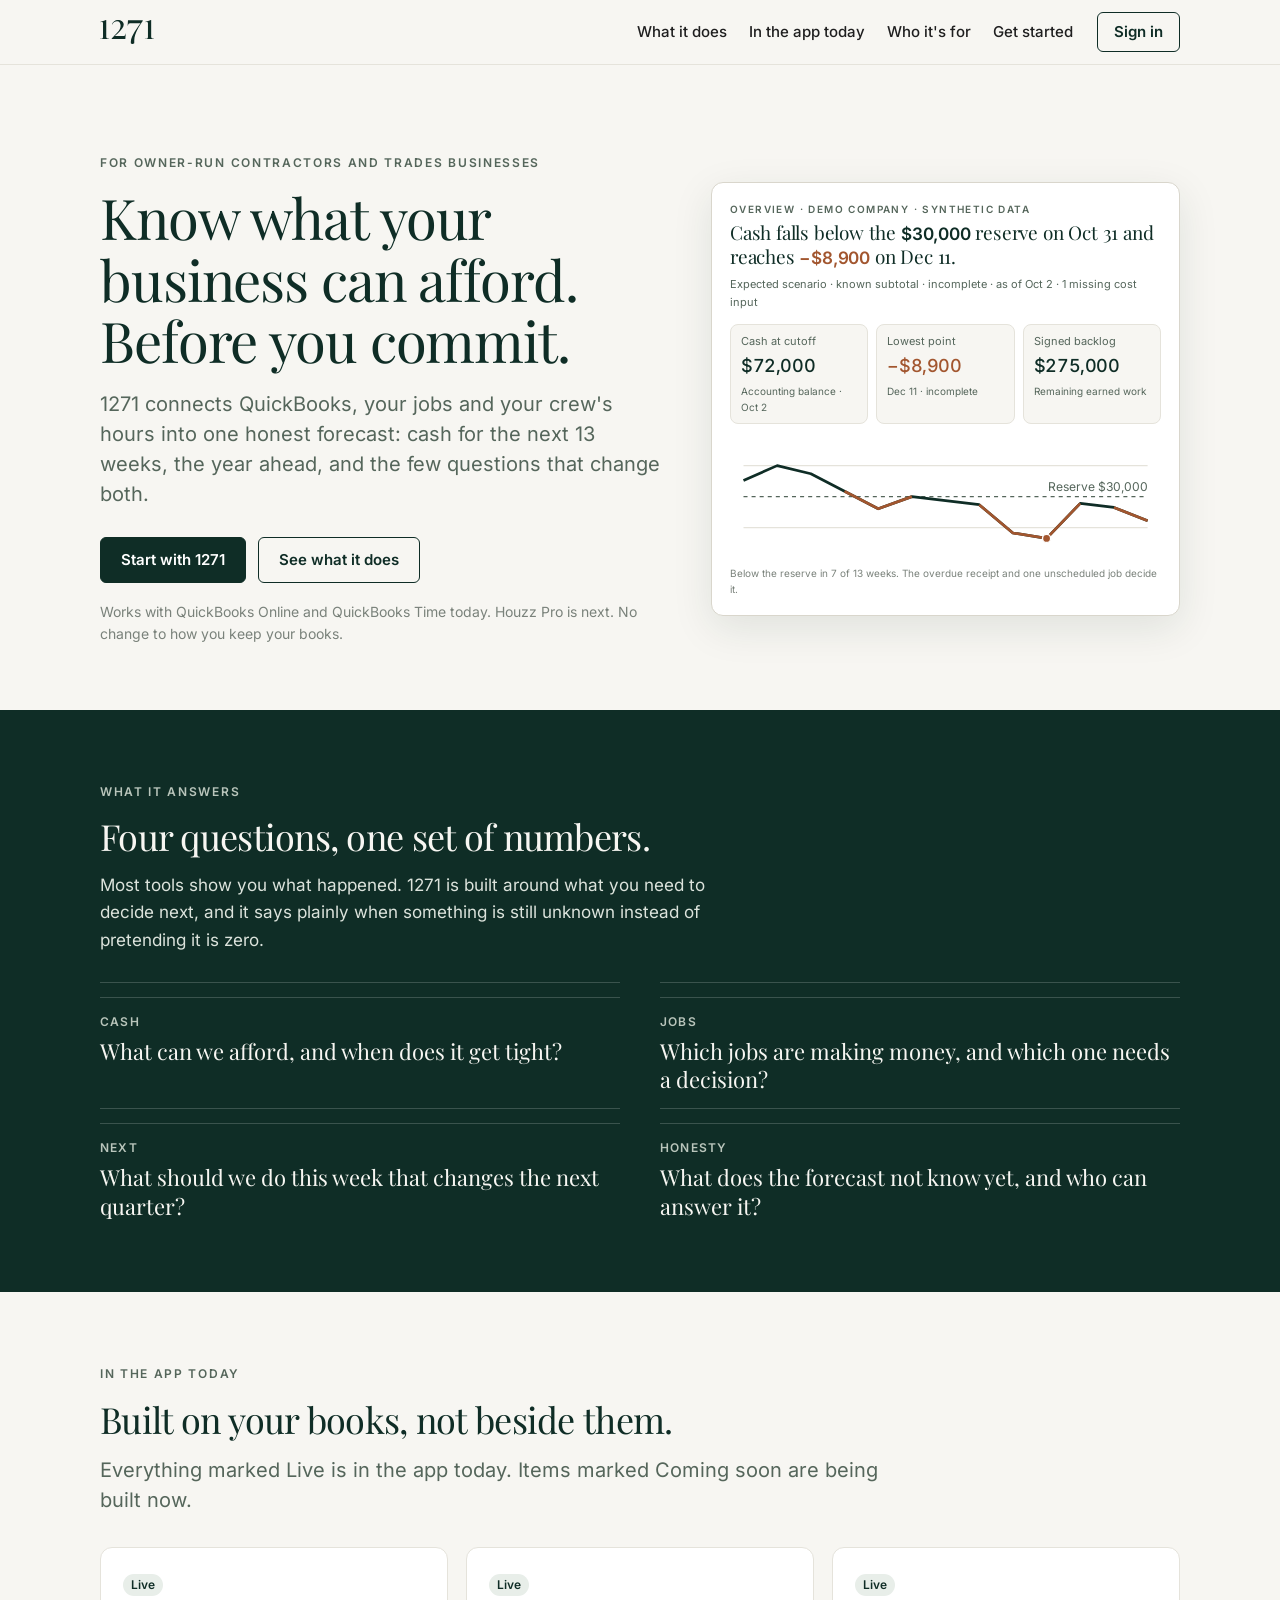
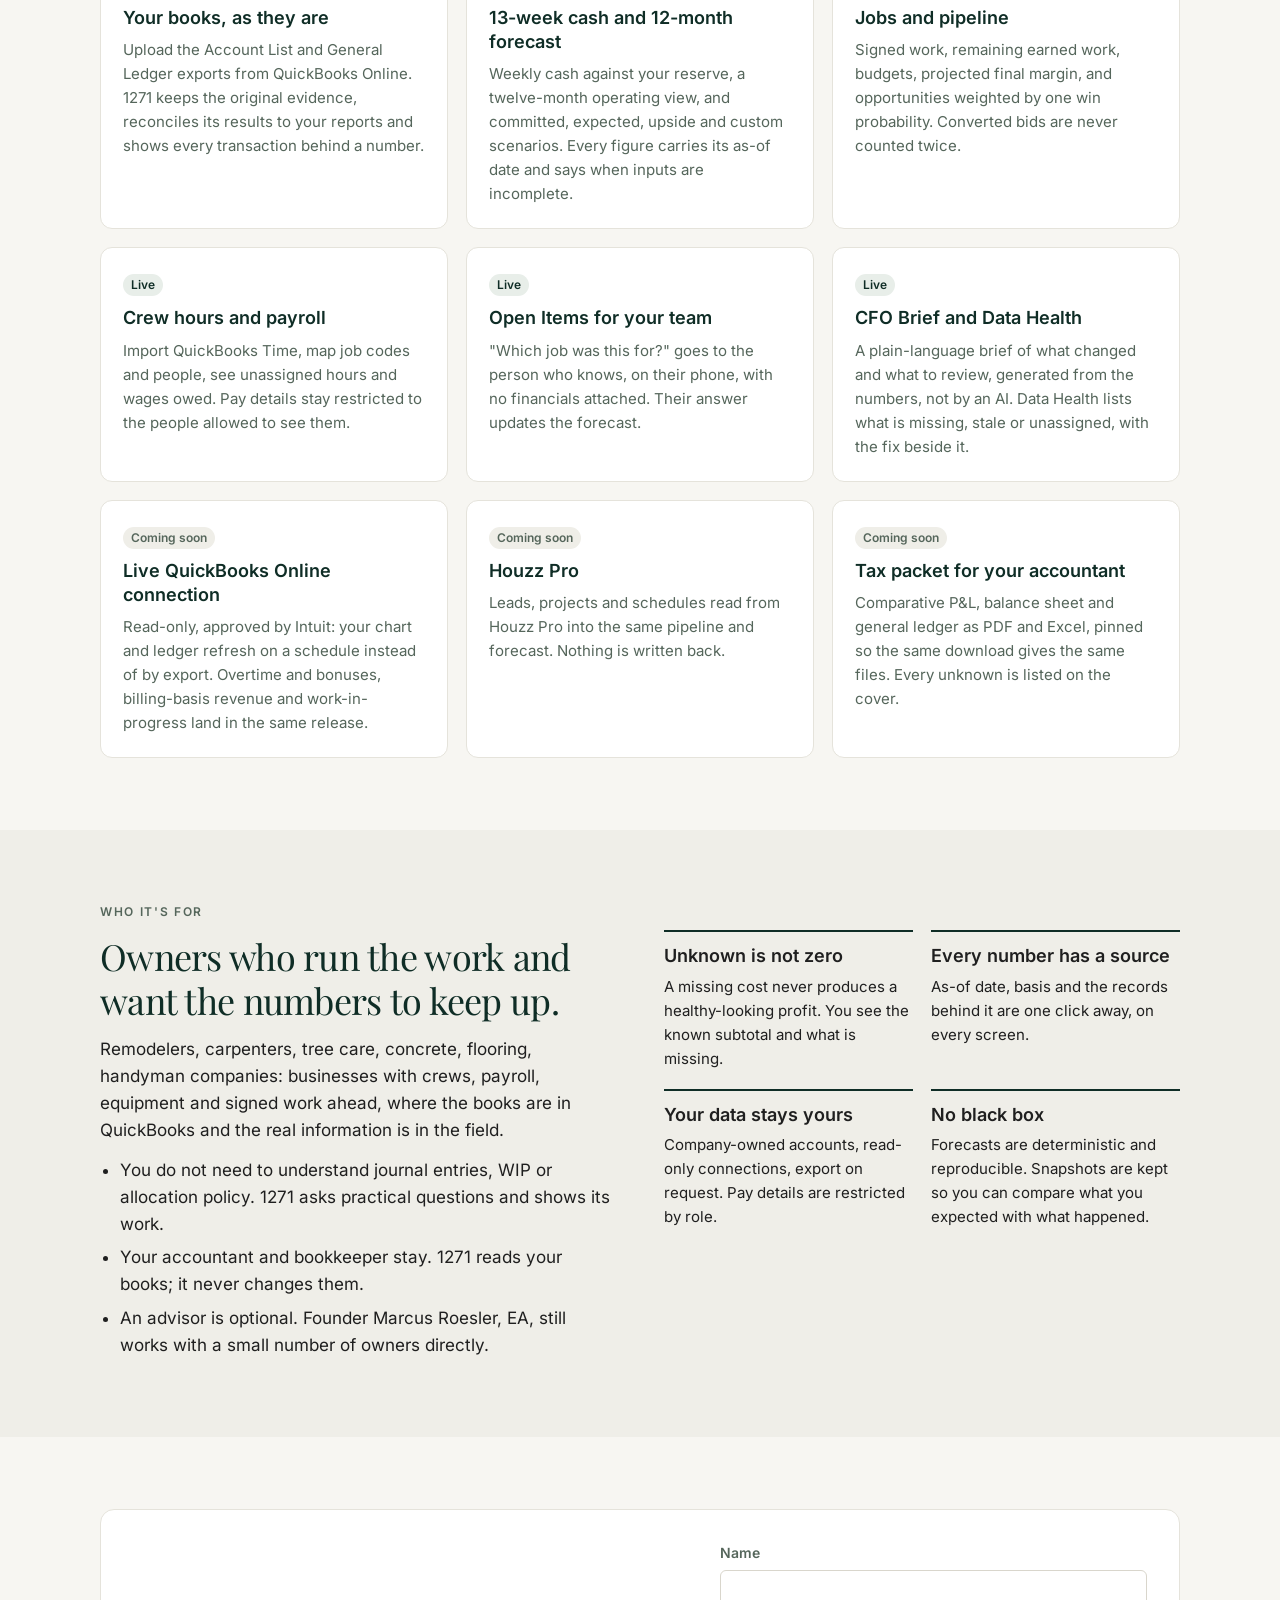
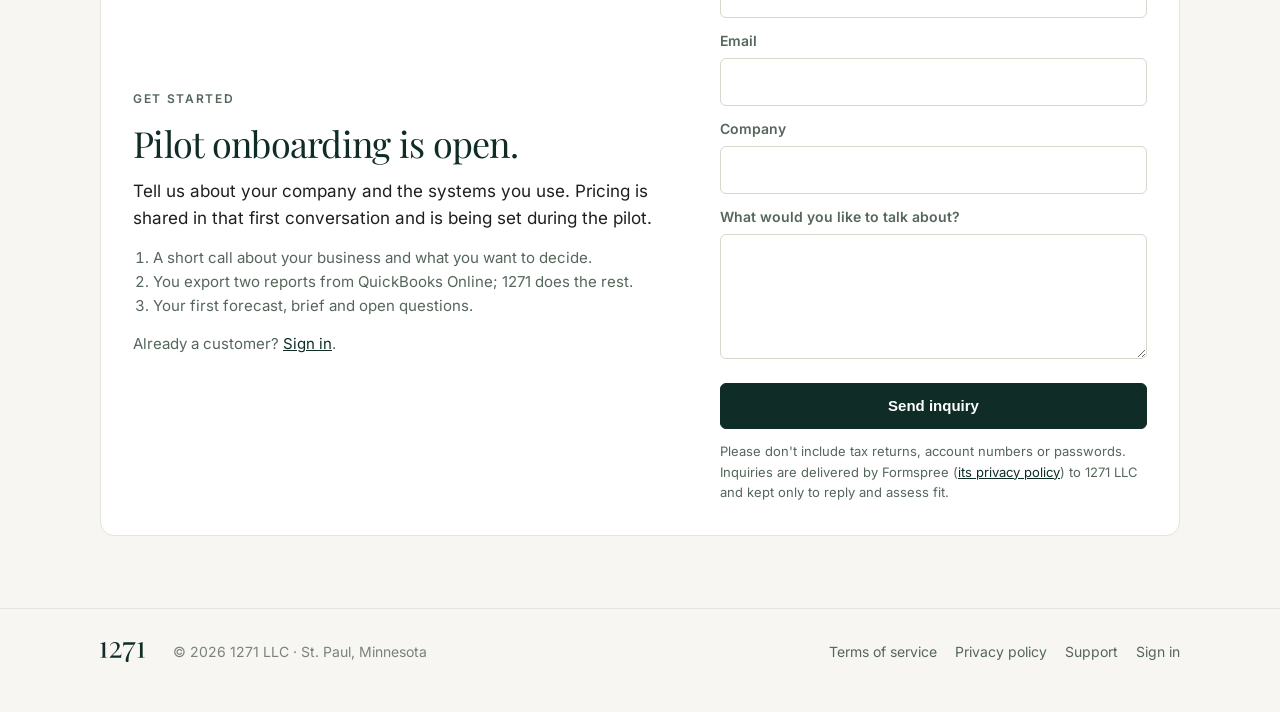
==== commit 3e9af688: "Fix books card heading" ====
--- a/index.html
+++ b/index.html
@@ -77,7 +77,7 @@
       <h2>Built on your books, not beside them.</h2>
       <p class="lede" style="margin-top:14px">Everything marked Live is in the app today. Items marked Coming soon are being built now.</p>
       <div class="cards">
-        <div class="card"><span class="tag">Live</span><h3>Your QuickBooks, as they are</h3><p>Upload the Account List and General Ledger exports from QuickBooks Online. 1271 keeps the original evidence, reconciles its results to your reports and shows every transaction behind a number.</p></div>
+        <div class="card"><span class="tag">Live</span><h3>Your books, as they are</h3><p>Upload the Account List and General Ledger exports from QuickBooks Online. 1271 keeps the original evidence, reconciles its results to your reports and shows every transaction behind a number.</p></div>
         <div class="card"><span class="tag">Live</span><h3>13-week cash and 12-month forecast</h3><p>Weekly cash against your reserve, a twelve-month operating view, and committed, expected, upside and custom scenarios. Every figure carries its as-of date and says when inputs are incomplete.</p></div>
         <div class="card"><span class="tag">Live</span><h3>Jobs and pipeline</h3><p>Signed work, remaining earned work, budgets, projected final margin, and opportunities weighted by one win probability. Converted bids are never counted twice.</p></div>
         <div class="card"><span class="tag">Live</span><h3>Crew hours and payroll</h3><p>Import QuickBooks Time, map job codes and people, see unassigned hours and wages owed. Pay details stay restricted to the people allowed to see them.</p></div>
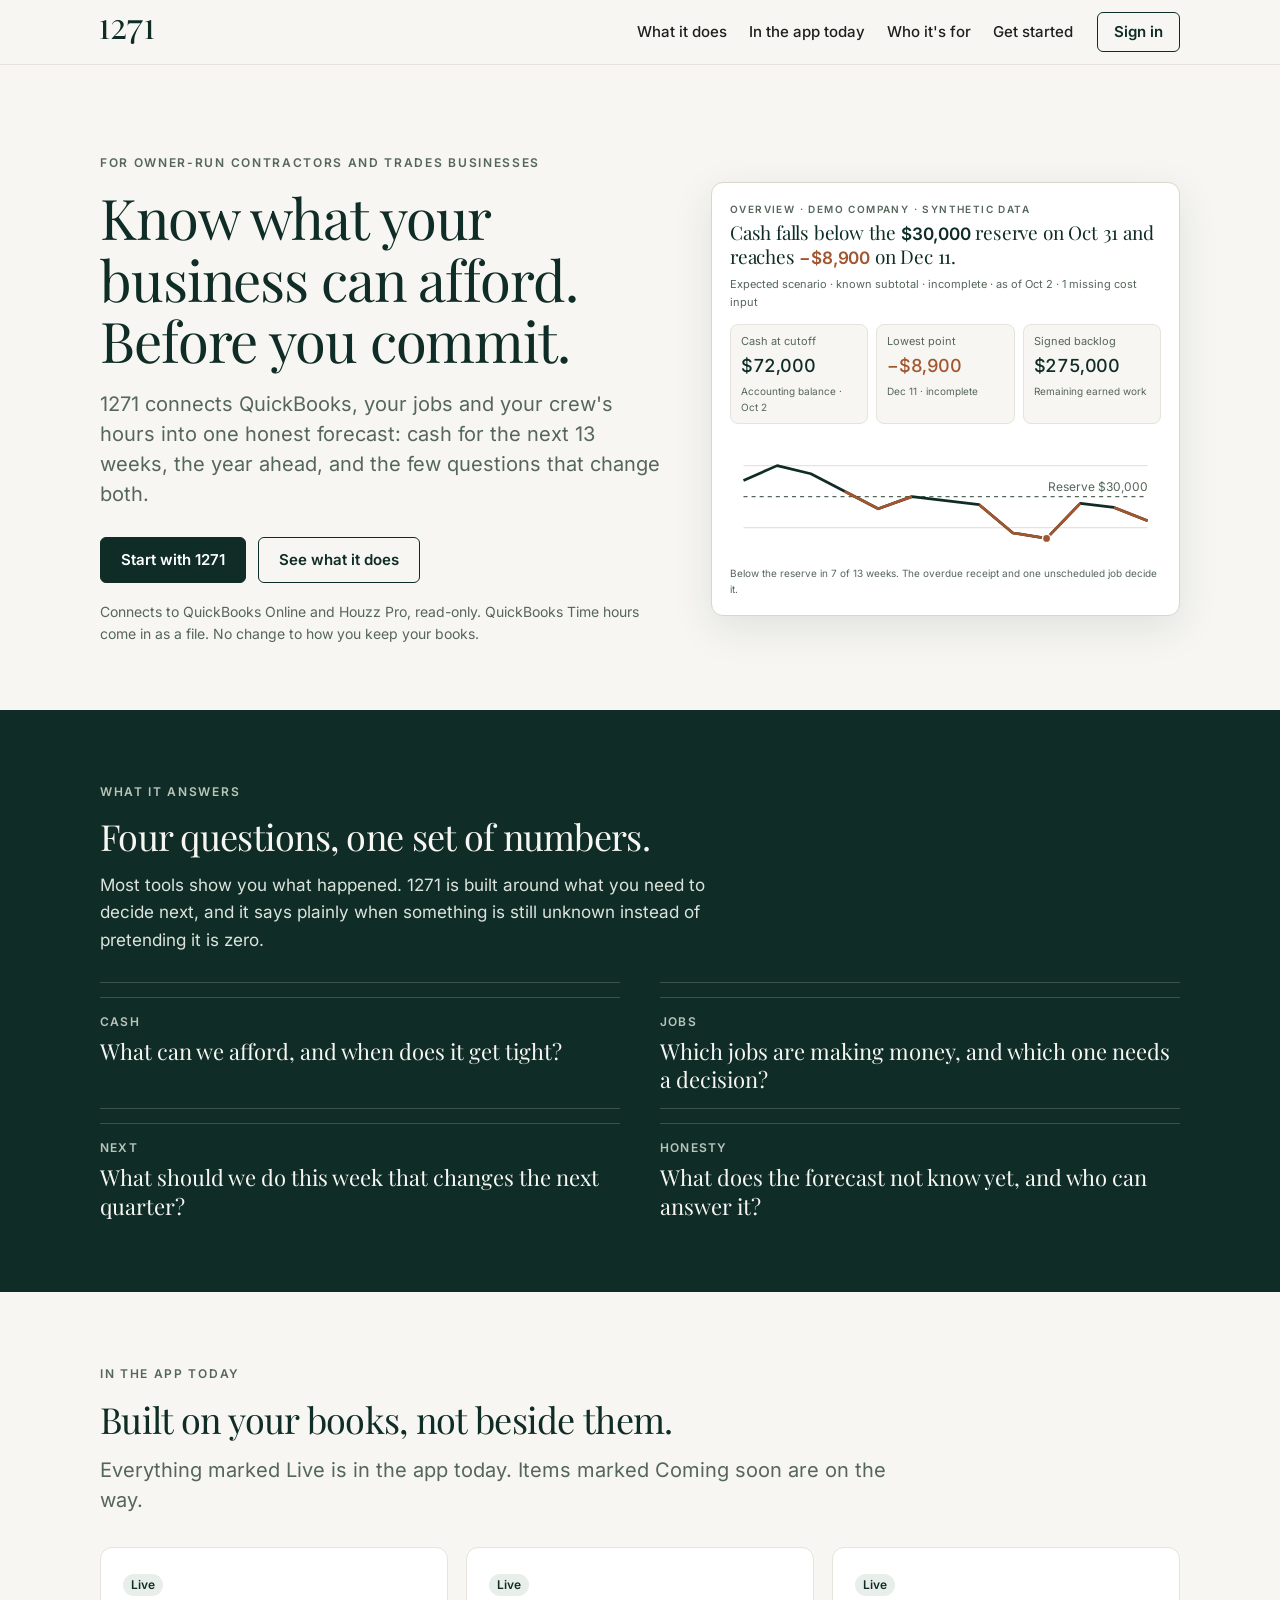
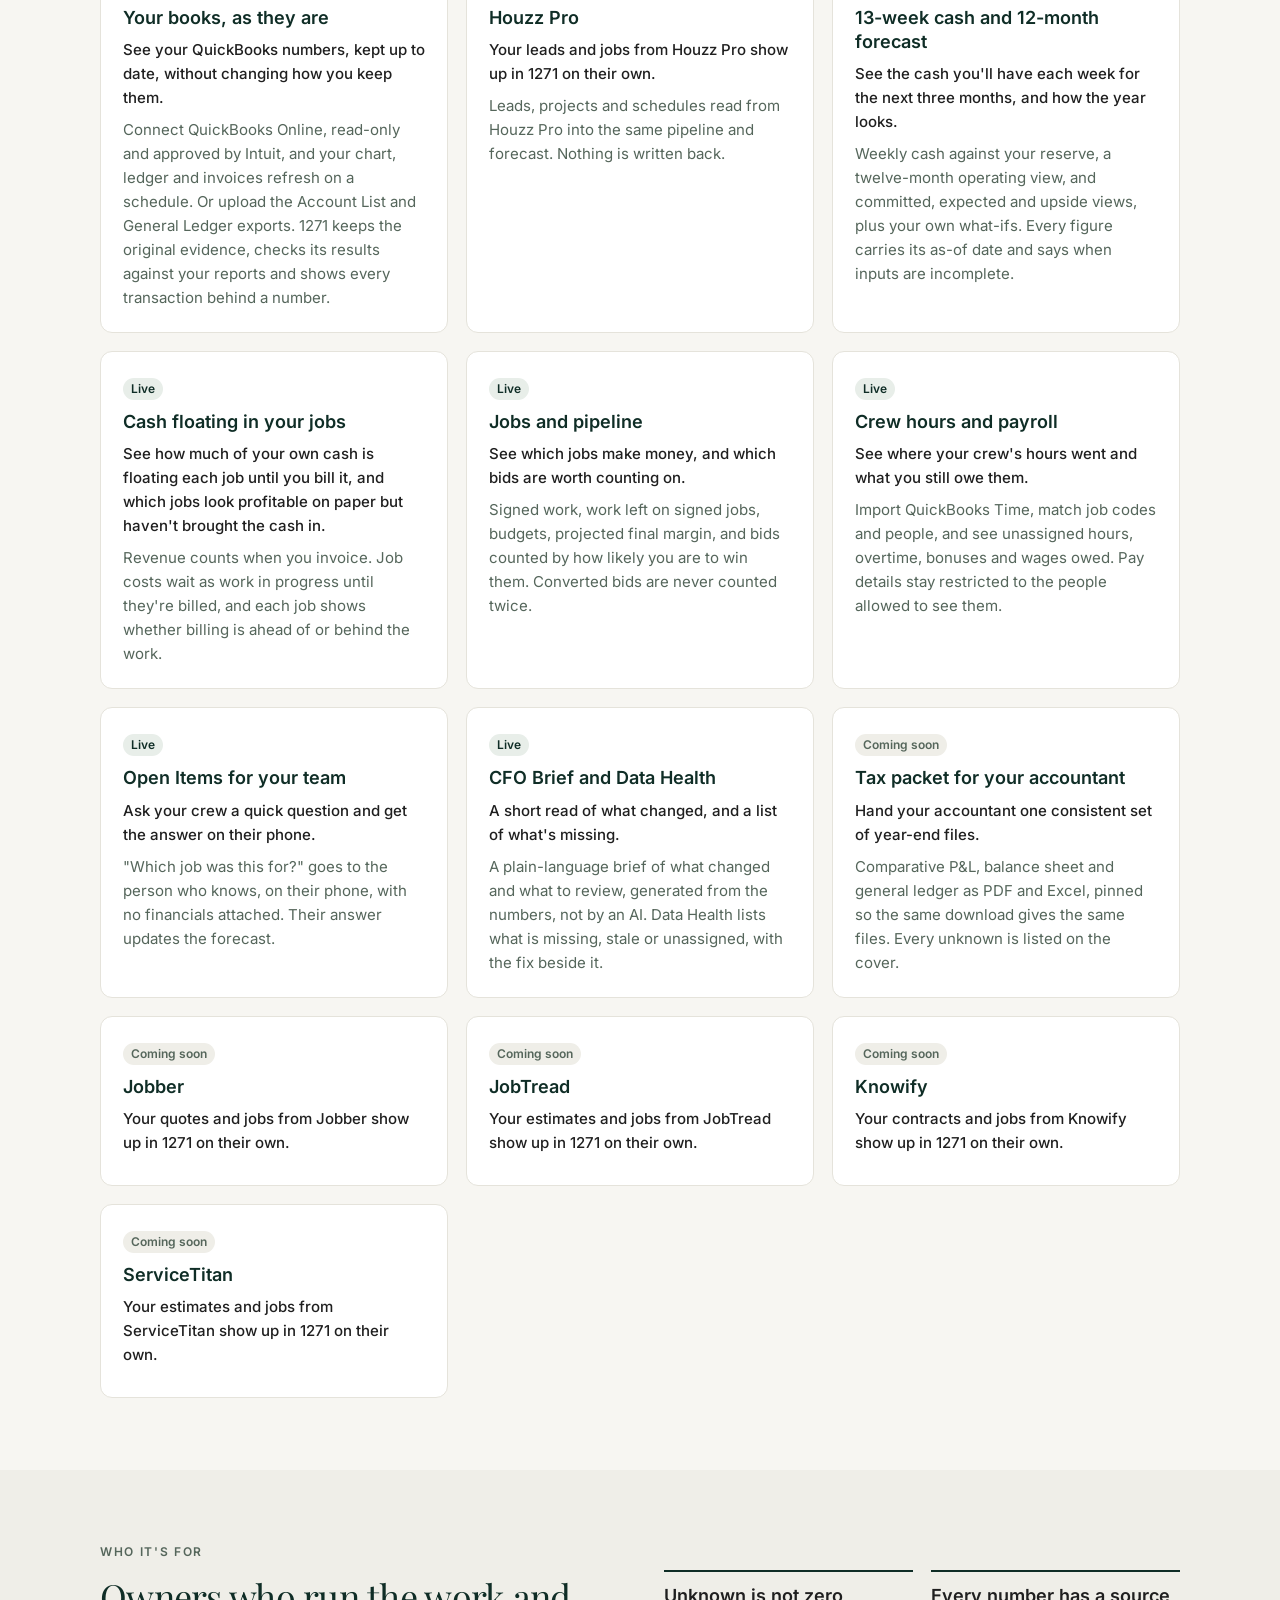
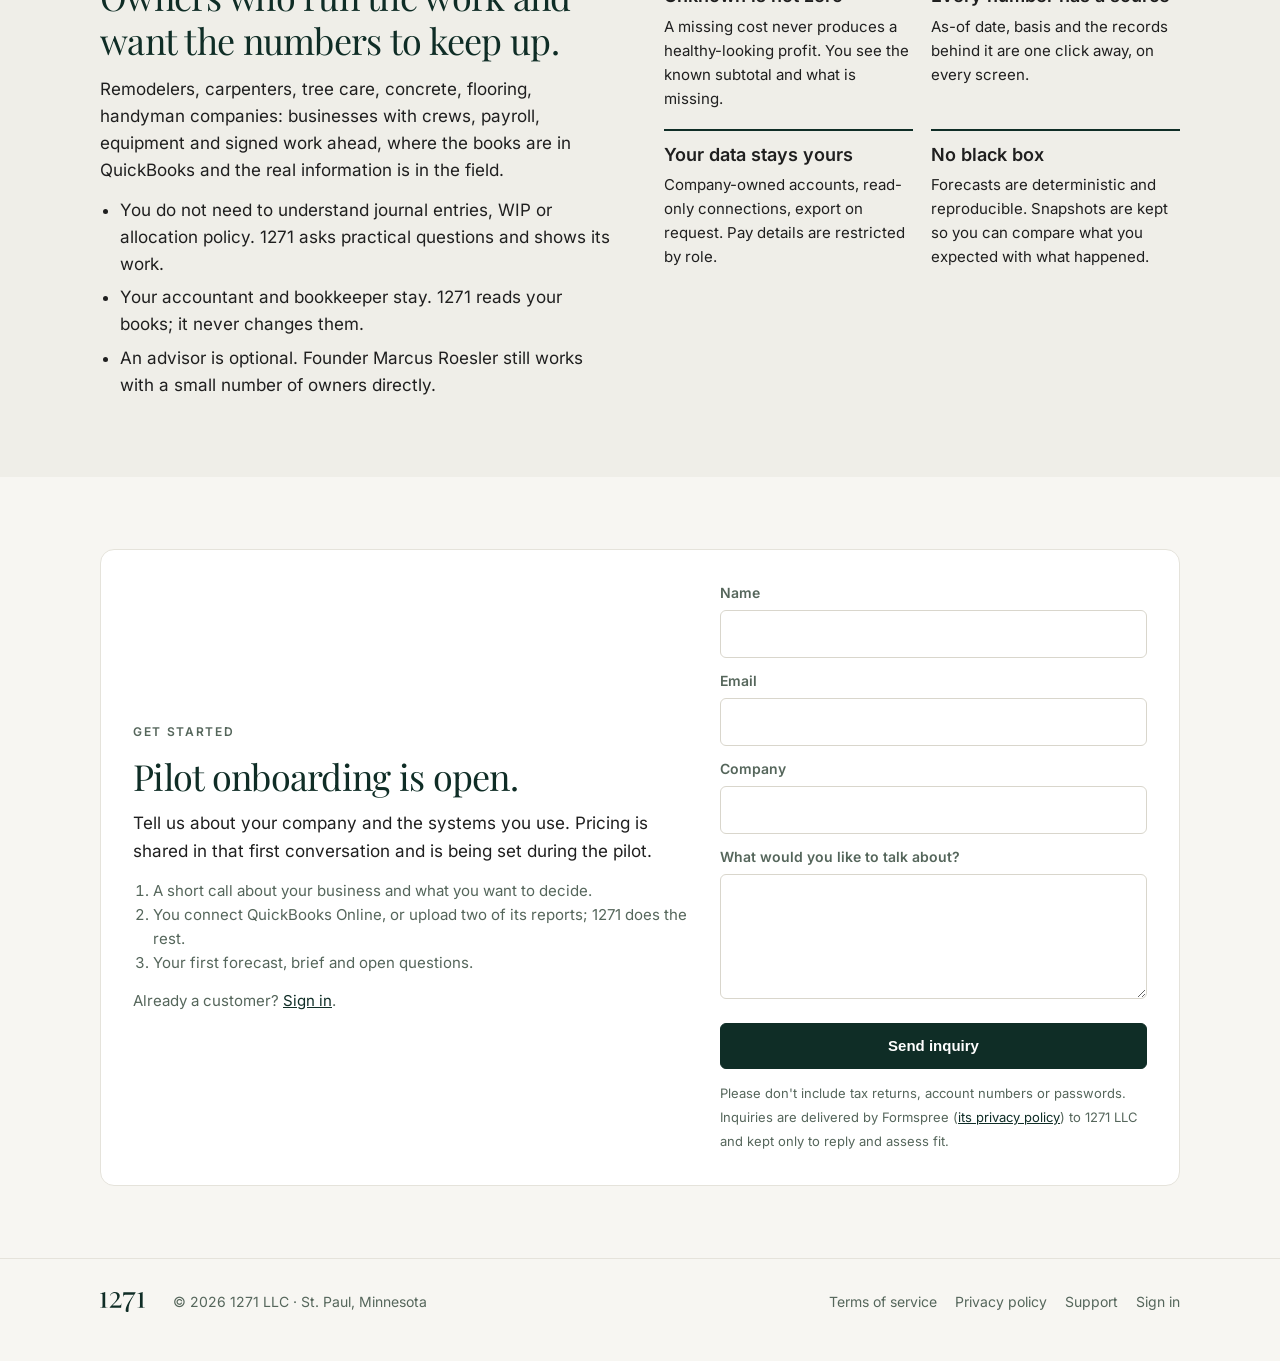
==== commit 1c13e2ef: "Copy approved GB3 site files from 1271-CFO-App c95bf8c7" ====
--- a/index.html
+++ b/index.html
@@ -19,13 +19,24 @@
 <header class="site">
   <div class="wrap">
     <a class="wordmark" href="/" aria-label="1271 home"><img src="assets/1271-wordmark-evergreen.svg" alt="1271" width="54" height="24"></a>
-    <nav aria-label="Site">
+    <nav class="links" aria-label="Site">
       <a href="#what">What it does</a>
       <a href="#today">In the app today</a>
       <a href="#who">Who it's for</a>
       <a href="#start">Get started</a>
     </nav>
-    <a class="btn" href="https://app.twelveseventyone.com/">Sign in</a>
+    <a class="btn primary start-link" href="#start">Get started</a>
+    <a class="btn sign-in" href="https://app.twelveseventyone.com/">Sign in</a>
+    <div class="menu">
+      <nav id="menu" aria-label="Sections">
+        <a href="#what">What it does</a>
+        <a href="#today">In the app today</a>
+        <a href="#who">Who it's for</a>
+        <a href="#start">Get started</a>
+      </nav>
+      <a class="menu-open" id="menu-closed" href="#menu">Menu<span class="sr-only">: show the section links</span></a>
+      <a class="menu-close" href="#menu-closed">Close<span class="sr-only"> the section links</span></a>
+    </div>
   </div>
 </header>
 
@@ -40,7 +51,7 @@
           <a class="btn primary" href="#start">Start with 1271</a>
           <a class="btn" href="#what">See what it does</a>
         </div>
-        <p class="note">Works with QuickBooks Online and QuickBooks Time today. Houzz Pro is next. No change to how you keep your books.</p>
+        <p class="note">Connects to QuickBooks Online and Houzz Pro, read-only. QuickBooks Time hours come in as a file. No change to how you keep your books.</p>
       </div>
       <div class="screen" aria-label="An example 1271 screen with synthetic numbers">
         <div class="s-eyebrow">Overview · demo company · synthetic data</div>
@@ -51,7 +62,7 @@
           <div class="tile"><div class="l">Lowest point</div><div class="f neg">−$8,900</div><div class="m">Dec 11 · incomplete</div></div>
           <div class="tile"><div class="l">Signed backlog</div><div class="f">$275,000</div><div class="m">Remaining earned work</div></div>
         </div>
-        <svg viewBox="0 0 320 90" role="img" aria-label="Weekly closing cash for 13 weeks against a $30,000 reserve"><line x1="10" x2="310" y1="22" y2="22" stroke="#E5E3DB"/><line x1="10" x2="310" y1="68" y2="68" stroke="#E5E3DB"/><line x1="10" x2="310" y1="45" y2="45" stroke="#55665B" stroke-dasharray="3 3"/><polyline fill="none" stroke="#0F2D26" stroke-width="2" stroke-linejoin="round" points="10,33 35,22 60,28 85,41 110,54 135,45 160,48 185,51 210,72 235,76 260,50 285,53 310,63"/><polyline fill="none" stroke="#A2562F" stroke-width="2" points="85,41 110,54 135,45"/><polyline fill="none" stroke="#A2562F" stroke-width="2" points="185,51 210,72 235,76 260,50"/><polyline fill="none" stroke="#A2562F" stroke-width="2" points="285,53 310,63"/><circle cx="235" cy="76" r="3" fill="#A2562F" stroke="#fff"/><text x="310" y="41" text-anchor="end" font-size="9" fill="#55665B" font-family="Inter, sans-serif">Reserve $30,000</text></svg>
+        <div class="chart"><svg viewBox="0 0 320 90" role="img" aria-label="Weekly closing cash for 13 weeks against a $30,000 reserve"><line x1="10" x2="310" y1="22" y2="22" stroke="#E5E3DB"/><line x1="10" x2="310" y1="68" y2="68" stroke="#E5E3DB"/><line x1="10" x2="310" y1="45" y2="45" stroke="#55665B" stroke-dasharray="3 3"/><polyline fill="none" stroke="#0F2D26" stroke-width="2" stroke-linejoin="round" points="10,33 35,22 60,28 85,41 110,54 135,45 160,48 185,51 210,72 235,76 260,50 285,53 310,63"/><polyline fill="none" stroke="#A2562F" stroke-width="2" points="85,41 110,54 135,45"/><polyline fill="none" stroke="#A2562F" stroke-width="2" points="185,51 210,72 235,76 260,50"/><polyline fill="none" stroke="#A2562F" stroke-width="2" points="285,53 310,63"/><circle cx="235" cy="76" r="3" fill="#A2562F" stroke="#fff"/></svg><span class="reserve" aria-hidden="true">Reserve $30,000</span></div>
         <div class="caption">Below the reserve in 7 of 13 weeks. The overdue receipt and one unscheduled job decide it.</div>
       </div>
     </div>
@@ -75,17 +86,21 @@
     <div class="wrap">
       <div class="eyebrow">In the app today</div>
       <h2>Built on your books, not beside them.</h2>
-      <p class="lede" style="margin-top:14px">Everything marked Live is in the app today. Items marked Coming soon are being built now.</p>
+      <p class="lede" style="margin-top:14px">Everything marked Live is in the app today. Items marked Coming soon are on the way.</p>
       <div class="cards">
-        <div class="card"><span class="tag">Live</span><h3>Your books, as they are</h3><p>Upload the Account List and General Ledger exports from QuickBooks Online. 1271 keeps the original evidence, reconciles its results to your reports and shows every transaction behind a number.</p></div>
-        <div class="card"><span class="tag">Live</span><h3>13-week cash and 12-month forecast</h3><p>Weekly cash against your reserve, a twelve-month operating view, and committed, expected, upside and custom scenarios. Every figure carries its as-of date and says when inputs are incomplete.</p></div>
-        <div class="card"><span class="tag">Live</span><h3>Jobs and pipeline</h3><p>Signed work, remaining earned work, budgets, projected final margin, and opportunities weighted by one win probability. Converted bids are never counted twice.</p></div>
-        <div class="card"><span class="tag">Live</span><h3>Crew hours and payroll</h3><p>Import QuickBooks Time, map job codes and people, see unassigned hours and wages owed. Pay details stay restricted to the people allowed to see them.</p></div>
-        <div class="card"><span class="tag">Live</span><h3>Open Items for your team</h3><p>"Which job was this for?" goes to the person who knows, on their phone, with no financials attached. Their answer updates the forecast.</p></div>
-        <div class="card"><span class="tag">Live</span><h3>CFO Brief and Data Health</h3><p>A plain-language brief of what changed and what to review, generated from the numbers, not by an AI. Data Health lists what is missing, stale or unassigned, with the fix beside it.</p></div>
-        <div class="card"><span class="tag soon">Coming soon</span><h3>Live QuickBooks Online connection</h3><p>Read-only, approved by Intuit: your chart and ledger refresh on a schedule instead of by export. Overtime and bonuses, billing-basis revenue and work-in-progress land in the same release.</p></div>
-        <div class="card"><span class="tag soon">Coming soon</span><h3>Houzz Pro</h3><p>Leads, projects and schedules read from Houzz Pro into the same pipeline and forecast. Nothing is written back.</p></div>
-        <div class="card"><span class="tag soon">Coming soon</span><h3>Tax packet for your accountant</h3><p>Comparative P&amp;L, balance sheet and general ledger as PDF and Excel, pinned so the same download gives the same files. Every unknown is listed on the cover.</p></div>
+        <div class="card"><span class="tag">Live</span><h3>Your books, as they are</h3><p class="plain">See your QuickBooks numbers, kept up to date, without changing how you keep them.</p><p>Connect QuickBooks Online, read-only and approved by Intuit, and your chart, ledger and invoices refresh on a schedule. Or upload the Account List and General Ledger exports. 1271 keeps the original evidence, checks its results against your reports and shows every transaction behind a number.</p></div>
+        <div class="card"><span class="tag">Live</span><h3>Houzz Pro</h3><p class="plain">Your leads and jobs from Houzz Pro show up in 1271 on their own.</p><p>Leads, projects and schedules read from Houzz Pro into the same pipeline and forecast. Nothing is written back.</p></div>
+        <div class="card"><span class="tag">Live</span><h3>13-week cash and 12-month forecast</h3><p class="plain">See the cash you'll have each week for the next three months, and how the year looks.</p><p>Weekly cash against your reserve, a twelve-month operating view, and committed, expected and upside views, plus your own what-ifs. Every figure carries its as-of date and says when inputs are incomplete.</p></div>
+        <div class="card"><span class="tag">Live</span><h3>Cash floating in your jobs</h3><p class="plain">See how much of your own cash is floating each job until you bill it, and which jobs look profitable on paper but haven't brought the cash in.</p><p>Revenue counts when you invoice. Job costs wait as work in progress until they're billed, and each job shows whether billing is ahead of or behind the work.</p></div>
+        <div class="card"><span class="tag">Live</span><h3>Jobs and pipeline</h3><p class="plain">See which jobs make money, and which bids are worth counting on.</p><p>Signed work, work left on signed jobs, budgets, projected final margin, and bids counted by how likely you are to win them. Converted bids are never counted twice.</p></div>
+        <div class="card"><span class="tag">Live</span><h3>Crew hours and payroll</h3><p class="plain">See where your crew's hours went and what you still owe them.</p><p>Import QuickBooks Time, match job codes and people, and see unassigned hours, overtime, bonuses and wages owed. Pay details stay restricted to the people allowed to see them.</p></div>
+        <div class="card"><span class="tag">Live</span><h3>Open Items for your team</h3><p class="plain">Ask your crew a quick question and get the answer on their phone.</p><p>"Which job was this for?" goes to the person who knows, on their phone, with no financials attached. Their answer updates the forecast.</p></div>
+        <div class="card"><span class="tag">Live</span><h3>CFO Brief and Data Health</h3><p class="plain">A short read of what changed, and a list of what's missing.</p><p>A plain-language brief of what changed and what to review, generated from the numbers, not by an AI. Data Health lists what is missing, stale or unassigned, with the fix beside it.</p></div>
+        <div class="card"><span class="tag soon">Coming soon</span><h3>Tax packet for your accountant</h3><p class="plain">Hand your accountant one consistent set of year-end files.</p><p>Comparative P&amp;L, balance sheet and general ledger as PDF and Excel, pinned so the same download gives the same files. Every unknown is listed on the cover.</p></div>
+        <div class="card"><span class="tag soon">Coming soon</span><h3>Jobber</h3><p class="plain">Your quotes and jobs from Jobber show up in 1271 on their own.</p></div>
+        <div class="card"><span class="tag soon">Coming soon</span><h3>JobTread</h3><p class="plain">Your estimates and jobs from JobTread show up in 1271 on their own.</p></div>
+        <div class="card"><span class="tag soon">Coming soon</span><h3>Knowify</h3><p class="plain">Your contracts and jobs from Knowify show up in 1271 on their own.</p></div>
+        <div class="card"><span class="tag soon">Coming soon</span><h3>ServiceTitan</h3><p class="plain">Your estimates and jobs from ServiceTitan show up in 1271 on their own.</p></div>
       </div>
     </div>
   </section>
@@ -99,7 +114,7 @@
         <ul>
           <li>You do not need to understand journal entries, WIP or allocation policy. 1271 asks practical questions and shows its work.</li>
           <li>Your accountant and bookkeeper stay. 1271 reads your books; it never changes them.</li>
-          <li>An advisor is optional. Founder Marcus Roesler, EA, still works with a small number of owners directly.</li>
+          <li>An advisor is optional. Founder Marcus Roesler still works with a small number of owners directly.</li>
         </ul>
       </div>
       <div>
@@ -122,7 +137,7 @@
           <p style="margin-top:12px">Tell us about your company and the systems you use. Pricing is shared in that first conversation and is being set during the pilot.</p>
           <ol class="steps">
             <li>A short call about your business and what you want to decide.</li>
-            <li>You export two reports from QuickBooks Online; 1271 does the rest.</li>
+            <li>You connect QuickBooks Online, or upload two of its reports; 1271 does the rest.</li>
             <li>Your first forecast, brief and open questions.</li>
           </ol>
           <p class="muted" style="margin-top:14px">Already a customer? <a href="https://app.twelveseventyone.com/">Sign in</a>.</p>
--- a/style.css
+++ b/style.css
@@ -6,7 +6,7 @@
 
 :root {
   --bg: #F7F6F2; --surface: #FFFFFF; --surface-2: #EFEEE8; --line: #E5E3DB; --line-strong: #D9D6CC;
-  --ink: #1F1F1F; --ink-2: #55665B; --ink-3: #7A827B; --brand: #0F2D26; --brand-hover: #1B4035; --brand-tint: #E8EEE9;
+  --ink: #1F1F1F; --ink-2: #55665B; --ink-3: #55665B; --brand: #0F2D26; --brand-hover: #1B4035; --brand-tint: #E8EEE9;
   --accent: #A2562F;
   --f-display: "Playfair Display", Georgia, "Times New Roman", serif;
   --f-ui: Inter, "Segoe UI", system-ui, -apple-system, Arial, sans-serif;
@@ -26,7 +26,7 @@
 .eyebrow { font-size: 12px; letter-spacing: .14em; text-transform: uppercase; font-weight: 600; color: var(--ink-2); margin-bottom: 14px }
 .lede { font-size: 20px; color: var(--ink-2); line-height: 1.5 }
 .muted { color: var(--ink-2); font-size: 15px }
-.skip { position: absolute; left: 16px; top: -60px; background: var(--surface); padding: 8px 12px; border-radius: 6px; z-index: 10 }
+.skip { position: absolute; left: 16px; top: -60px; display: inline-flex; align-items: center; min-height: 44px; background: var(--surface); padding: 8px 12px; border-radius: 6px; z-index: 10 }
 .skip:focus { top: 12px }
 
 /* header */
@@ -34,9 +34,24 @@
 header.site .wrap { display: flex; align-items: center; gap: 24px; height: 64px }
 header.site .wordmark { display: flex; align-items: center; color: var(--brand); text-decoration: none }
 header.site .wordmark img { height: 24px; width: auto; display: block }
-header.site nav { display: flex; gap: 22px; margin-left: auto; font-size: 15px; font-weight: 500 }
+header.site nav { font-size: 15px; font-weight: 500 }
+header.site .links { display: flex; gap: 22px; margin-left: auto }
 header.site nav a { text-decoration: none; color: var(--ink) }
 header.site nav a:hover { color: var(--brand); text-decoration: underline; text-underline-offset: 4px }
+/* phone header (GB3 S1, N1): Get started, Sign in and the section links in a :target menu; no scripts.
+   "Menu" links to the list (#menu), which shows while it is the target; "Close" and every section link move the
+   target away, so the list closes. Only one of Menu/Close is rendered at a time, and each carries hidden words
+   (.sr-only) that say what it does, since a link can't report expanded/collapsed without a script. */
+.sr-only { position: absolute; width: 1px; height: 1px; margin: -1px; padding: 0; overflow: hidden; clip-path: inset(50%); white-space: nowrap; border: 0 }
+header.site .start-link, header.site .menu { display: none }
+header.site .menu { position: relative }
+header.site .menu-open, header.site .menu-close { display: inline-flex; align-items: center; min-height: 44px; padding: 0 8px; border-radius: 6px; font-size: 15px; font-weight: 600; color: var(--brand); text-decoration: none; scroll-margin-top: 6px }
+header.site .menu-close { display: none; background: var(--brand-tint) }
+header.site .menu nav { display: none; position: absolute; right: 0; top: calc(100% + 6px); flex-direction: column; min-width: 210px; padding: 6px; background: var(--surface); border: 1px solid var(--line-strong); border-radius: 8px; box-shadow: 0 12px 40px rgb(15 45 38 / .14); scroll-margin-top: 56px }
+header.site .menu nav:target { display: flex }
+header.site .menu nav:target ~ .menu-open { display: none }
+header.site .menu nav:target ~ .menu-close { display: inline-flex }
+header.site .menu nav a { display: flex; align-items: center; min-height: 44px; padding: 0 12px; border-radius: 6px }
 .btn { display: inline-flex; align-items: center; justify-content: center; gap: 8px; min-height: 46px; padding: 0 20px; border-radius: 6px; font-size: 15px; font-weight: 600; text-decoration: none; border: 1px solid var(--brand); color: var(--brand); background: transparent; white-space: nowrap }
 .btn:hover { background: var(--brand-tint); text-decoration: none }
 .btn.primary { background: var(--brand); color: #fff }
@@ -69,8 +84,12 @@
 .screen .tile .l { font-size: 11px; color: var(--ink-2) }
 .screen .tile .f { font-size: 18px; font-weight: 500; color: var(--brand); font-variant-numeric: tabular-nums; letter-spacing: -.02em; margin: 2px 0 }
 .screen .tile .f.neg { color: var(--accent) }
+/* a minus sign never wraps away from its figure */
+.screen .neg { white-space: nowrap }
 .screen .tile .m { font-size: 10px; color: var(--ink-2) }
-.screen svg { width: 100%; height: auto; display: block; margin-top: 12px }
+.screen .chart { position: relative; margin-top: 12px }
+.screen svg { width: 100%; height: auto; display: block }
+.screen .reserve { position: absolute; right: 3.1%; bottom: calc(50% + 4px); font-size: 12px; line-height: 1; color: var(--ink-2) }
 .screen .caption { font-size: 10px; color: var(--ink-3); margin-top: 8px }
 
 /* question list */
@@ -84,6 +103,7 @@
 .card { background: var(--surface); border: 1px solid var(--line); border-radius: 12px; padding: 22px; min-width: 0 }
 .card h3 { color: var(--brand); margin-bottom: 8px }
 .card p { font-size: 15px; color: var(--ink-2) }
+.card .plain { color: var(--ink); font-weight: 500; margin-bottom: 8px }
 .card .tag { display: inline-block; font-size: 12px; line-height: 22px; padding: 0 8px; border-radius: 999px; background: var(--brand-tint); color: var(--brand); font-weight: 600; margin-bottom: 10px }
 .card .tag.soon { background: var(--surface-2); color: var(--ink-2) }
 
@@ -108,7 +128,9 @@
 .contact textarea { resize: vertical }
 .contact .btn { margin-top: 16px; width: 100% }
 .contact .hp { position: absolute; left: -10000px; width: 1px; height: 1px; overflow: hidden }
-.contact .small { font-size: 13px; margin-top: 12px }
+.contact .small { font-size: 13px; line-height: 24px; margin-top: 12px }
+.muted a { padding-block: 3px }
+.contact .small a { padding-block: 4px }
 .start { position: relative }
 
 /* footer */
@@ -121,14 +143,27 @@
 
 @media (max-width: 860px) {
   body { font-size: 16px }
-  header.site .wrap { height: 56px; gap: 12px }
-  header.site nav { display: none }
+  header.site .wrap { height: 56px; gap: 8px }
+  header.site .links { display: none }
+  header.site .wordmark { min-height: 44px }
+  header.site .start-link { display: inline-flex; margin-left: auto; min-height: 44px; padding: 0 14px }
+  header.site .sign-in { min-height: 44px; padding: 0 8px; border-color: transparent }
+  header.site .menu { display: block }
   section { padding-block: 48px }
+  /* a jump lands with the section's eyebrow clear of the sticky header */
+  section[id] { scroll-margin-top: 20px }
   .hero { padding-block: 40px 40px }
   .hero .grid, .two, .start { grid-template-columns: 1fr; gap: 28px }
   .questions, .cards, .rules { grid-template-columns: 1fr }
   .screen .tiles { grid-template-columns: repeat(3, minmax(0, 1fr)); gap: 6px }
+  .screen .tile { padding: 8px }
   .screen .tile .f { font-size: 15px }
-  footer.site nav { margin-left: 0 }
+  /* nothing in the demo card under 12 px on phones (GB3 S2) */
+  .screen .s-eyebrow, .screen .s-q, .screen .tile .l, .screen .tile .m, .screen .caption { font-size: 12px }
+  .screen .s-eyebrow { letter-spacing: .1em }
+  footer.site nav { margin-left: 0; gap: 0 18px }
+  footer.site nav a { display: inline-flex; align-items: center; min-height: 44px }
 }
+/* the narrowest phones: Menu goes before Get started does */
+@media (max-width: 359px) { header.site .menu { display: none } }
 @media (prefers-reduced-motion: reduce) { html { scroll-behavior: auto } }
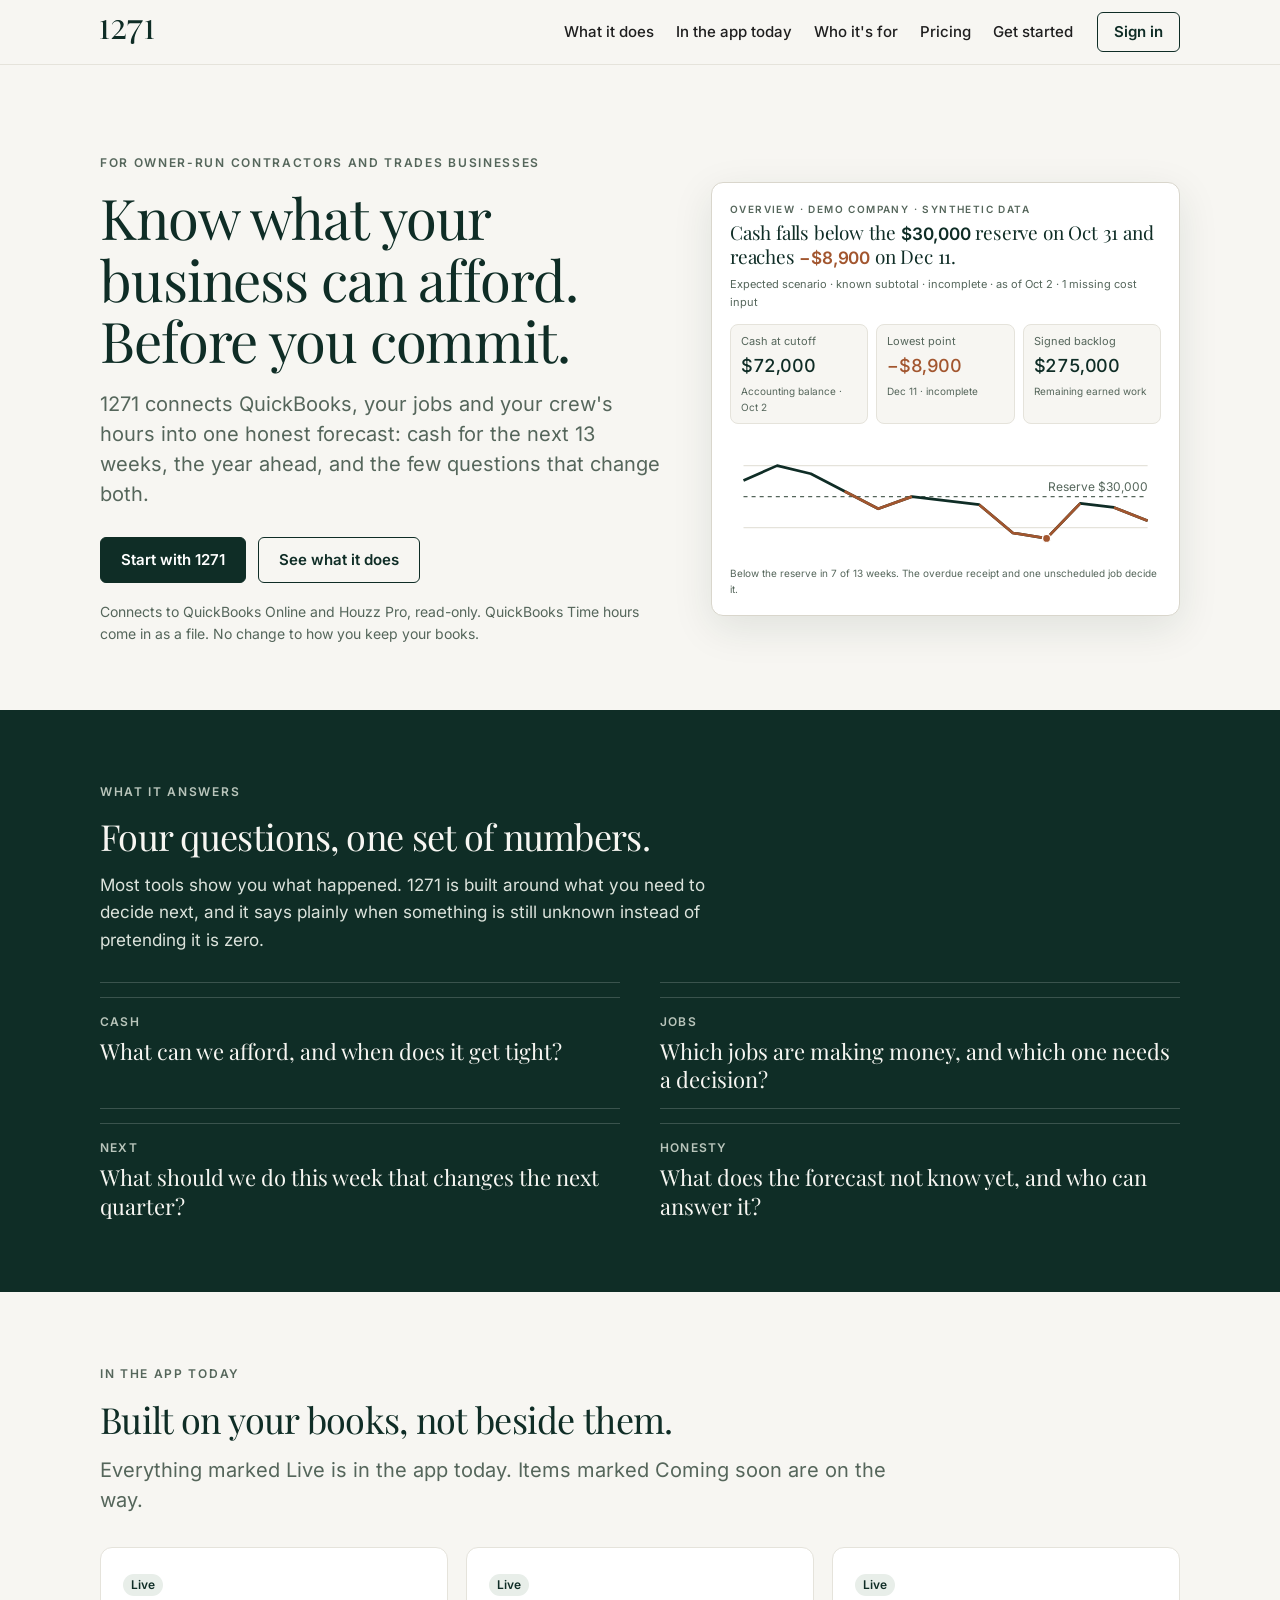
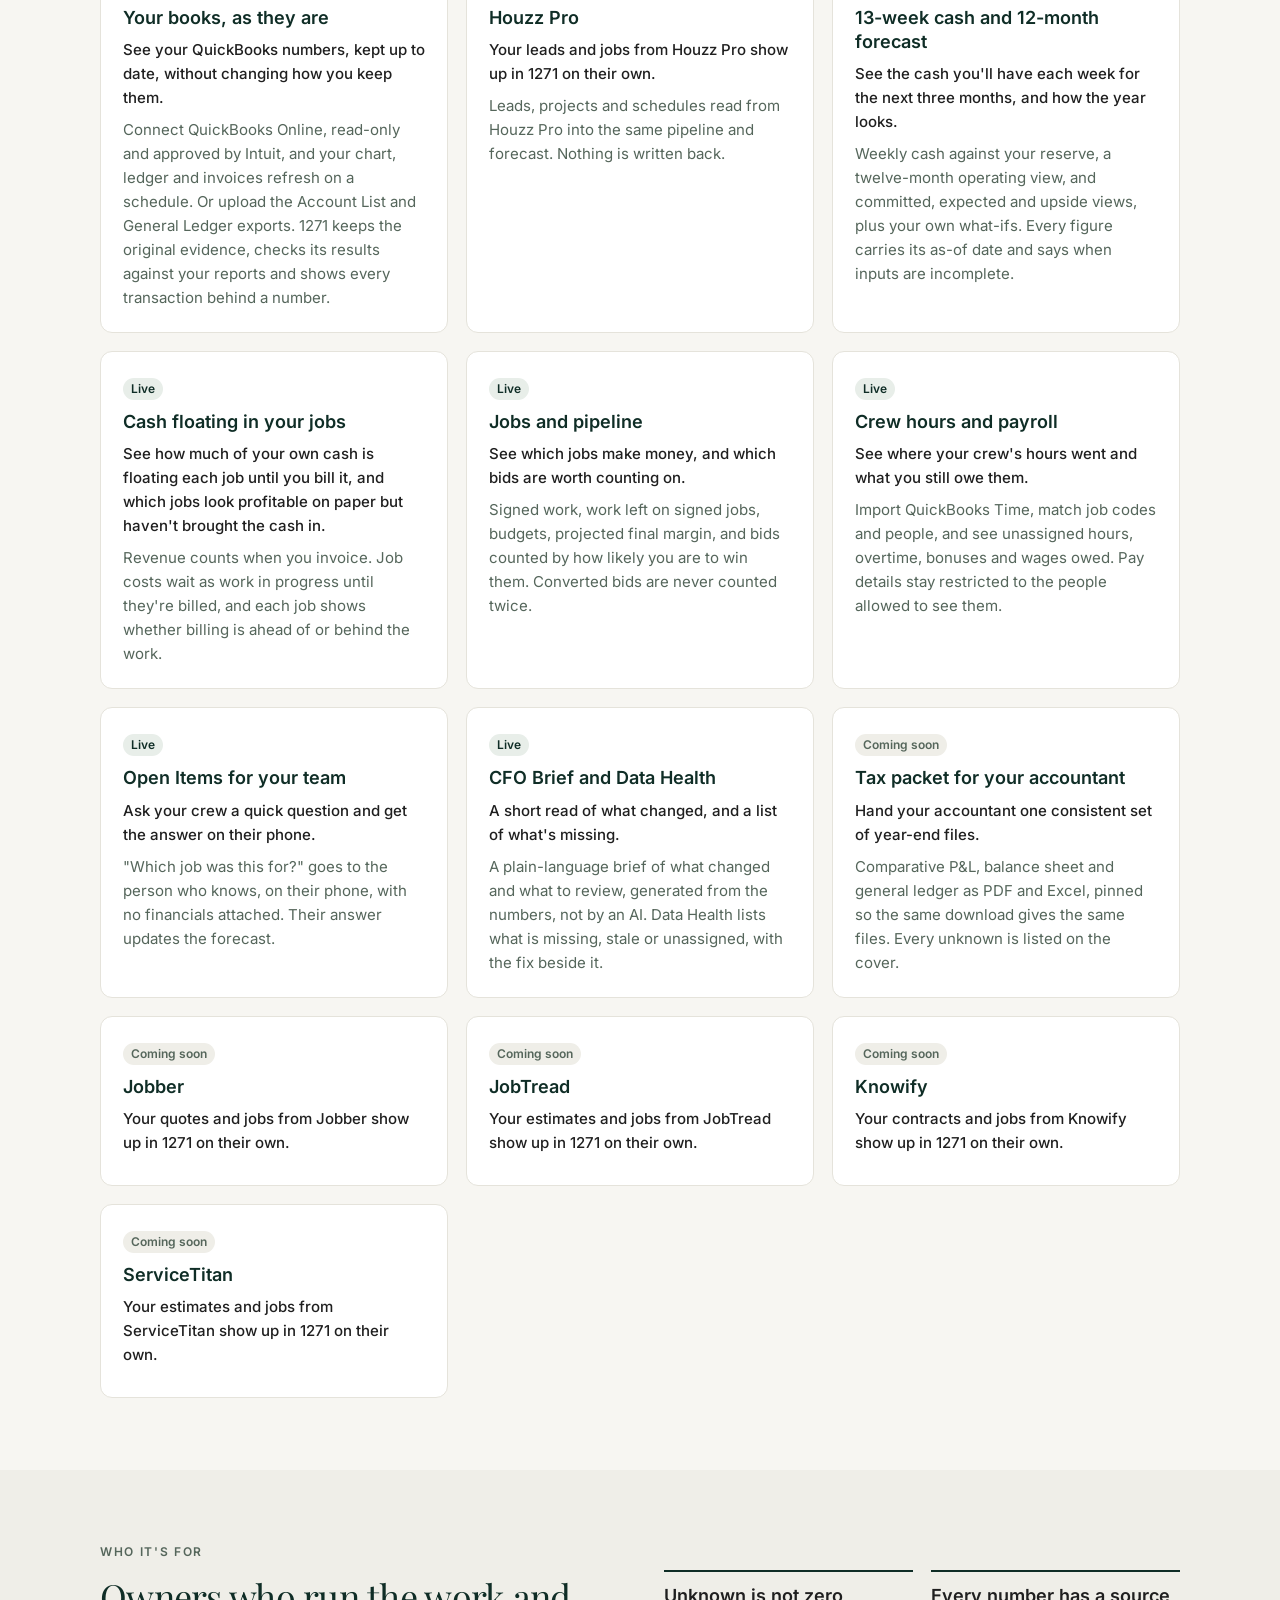
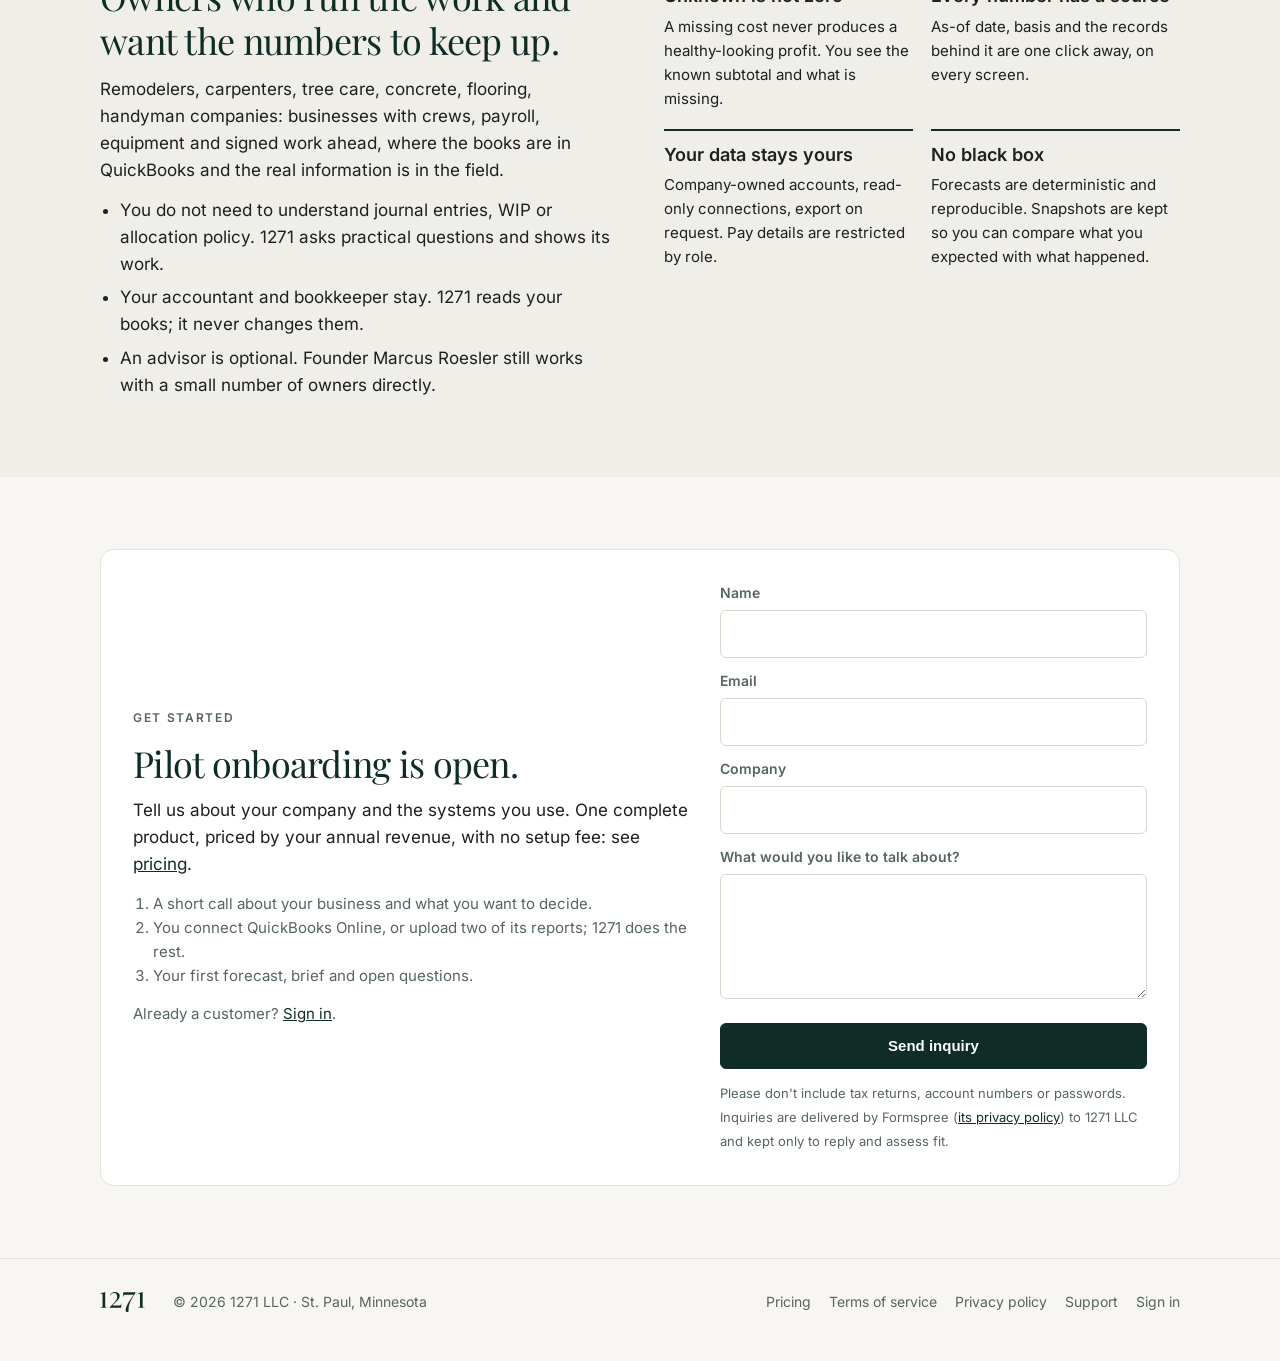
==== commit 62fb8c73: "Copy approved pricing page and site updates" ====
--- a/index.html
+++ b/index.html
@@ -23,6 +23,7 @@
       <a href="#what">What it does</a>
       <a href="#today">In the app today</a>
       <a href="#who">Who it's for</a>
+      <a href="pricing.html">Pricing</a>
       <a href="#start">Get started</a>
     </nav>
     <a class="btn primary start-link" href="#start">Get started</a>
@@ -32,6 +33,7 @@
         <a href="#what">What it does</a>
         <a href="#today">In the app today</a>
         <a href="#who">Who it's for</a>
+        <a href="pricing.html">Pricing</a>
         <a href="#start">Get started</a>
       </nav>
       <a class="menu-open" id="menu-closed" href="#menu">Menu<span class="sr-only">: show the section links</span></a>
@@ -134,7 +136,7 @@
         <div>
           <div class="eyebrow">Get started</div>
           <h2>Pilot onboarding is open.</h2>
-          <p style="margin-top:12px">Tell us about your company and the systems you use. Pricing is shared in that first conversation and is being set during the pilot.</p>
+          <p style="margin-top:12px">Tell us about your company and the systems you use. One complete product, priced by your annual revenue, with no setup fee: see <a href="pricing.html">pricing</a>.</p>
           <ol class="steps">
             <li>A short call about your business and what you want to decide.</li>
             <li>You connect QuickBooks Online, or upload two of its reports; 1271 does the rest.</li>
@@ -165,7 +167,8 @@
   <div class="wrap">
     <img src="assets/1271-wordmark-evergreen.svg" alt="1271">
     <span>© 2026 1271 LLC · St. Paul, Minnesota</span>
-    <nav aria-label="Legal">
+    <nav aria-label="Footer">
+      <a href="pricing.html">Pricing</a>
       <a href="https://app.twelveseventyone.com/terms">Terms of service</a>
       <a href="https://app.twelveseventyone.com/privacy">Privacy policy</a>
       <a href="https://app.twelveseventyone.com/support">Support</a>
--- a/style.css
+++ b/style.css
@@ -130,8 +130,20 @@
 .contact .hp { position: absolute; left: -10000px; width: 1px; height: 1px; overflow: hidden }
 .contact .small { font-size: 13px; line-height: 24px; margin-top: 12px }
 .muted a { padding-block: 3px }
+.start p a { padding-block: 3px } /* SITE-PRICING: the Get started line's "pricing" link, a 24 px inline target like .muted a */
 .contact .small a { padding-block: 4px }
 .start { position: relative }
+
+/* pricing (pricing.html): the revenue bands (three across, then two), the five promises */
+header.site nav a[aria-current="page"] { color: var(--brand); text-decoration: underline; text-underline-offset: 4px }
+.cards.prices { grid-template-columns: repeat(3, minmax(0, 1fr)) }
+.price.talk .figure { font-size: 32px }
+.price.talk .btn { margin-top: 14px }
+.price .amount { font-size: 15px; color: var(--ink-2); margin: 4px 0 10px }
+.price .figure { font-family: var(--f-display); font-size: 40px; line-height: 1.1; color: var(--brand); letter-spacing: -.02em; font-variant-numeric: tabular-nums; margin-right: 4px }
+ul.rules { list-style: none; padding: 0; margin-bottom: 0 }
+.rules.promises li { border-top: 2px solid var(--brand); padding-top: 12px }
+.rules.promises h3 { color: var(--brand); margin-bottom: 0 }
 
 /* footer */
 footer.site { border-top: 1px solid var(--line); padding-block: 32px 48px; font-size: 14px; color: var(--ink-3) }
@@ -154,7 +166,7 @@
   section[id] { scroll-margin-top: 20px }
   .hero { padding-block: 40px 40px }
   .hero .grid, .two, .start { grid-template-columns: 1fr; gap: 28px }
-  .questions, .cards, .rules { grid-template-columns: 1fr }
+  .questions, .cards, .cards.prices, .rules { grid-template-columns: 1fr }
   .screen .tiles { grid-template-columns: repeat(3, minmax(0, 1fr)); gap: 6px }
   .screen .tile { padding: 8px }
   .screen .tile .f { font-size: 15px }
